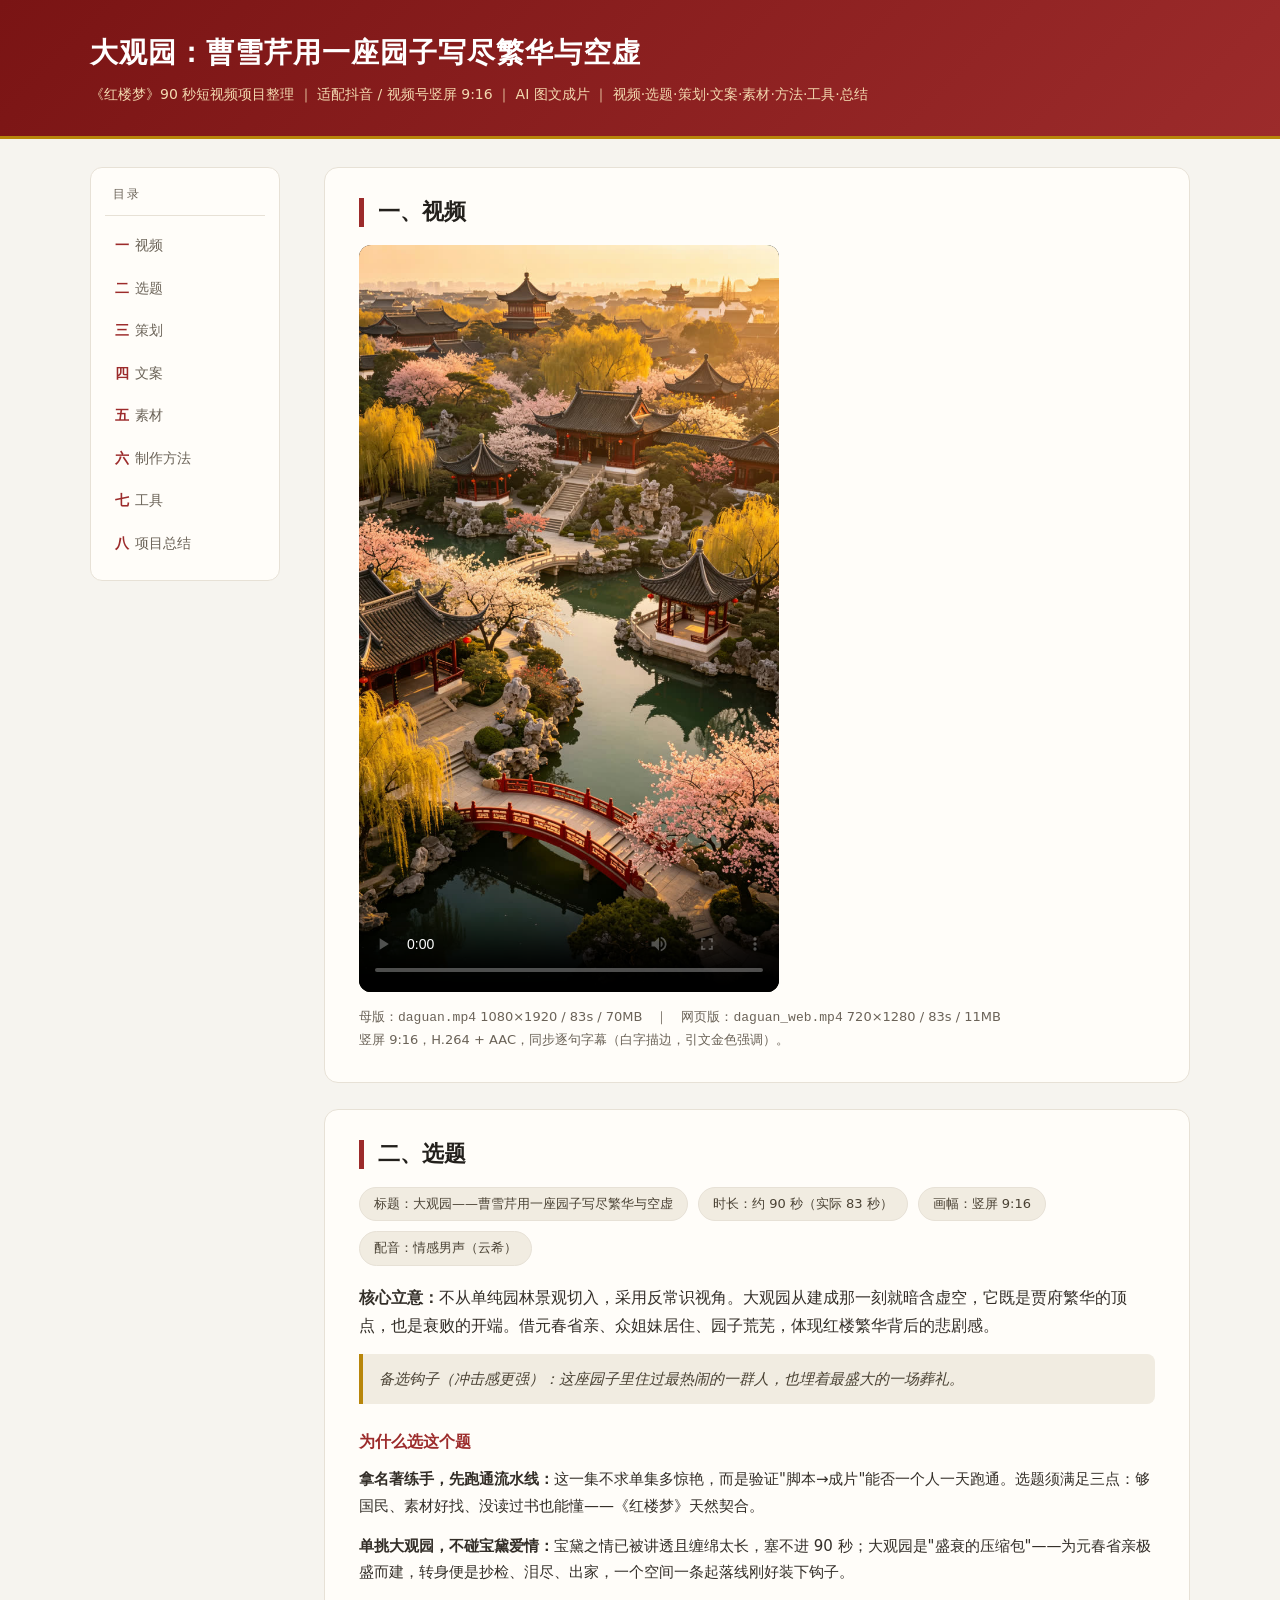
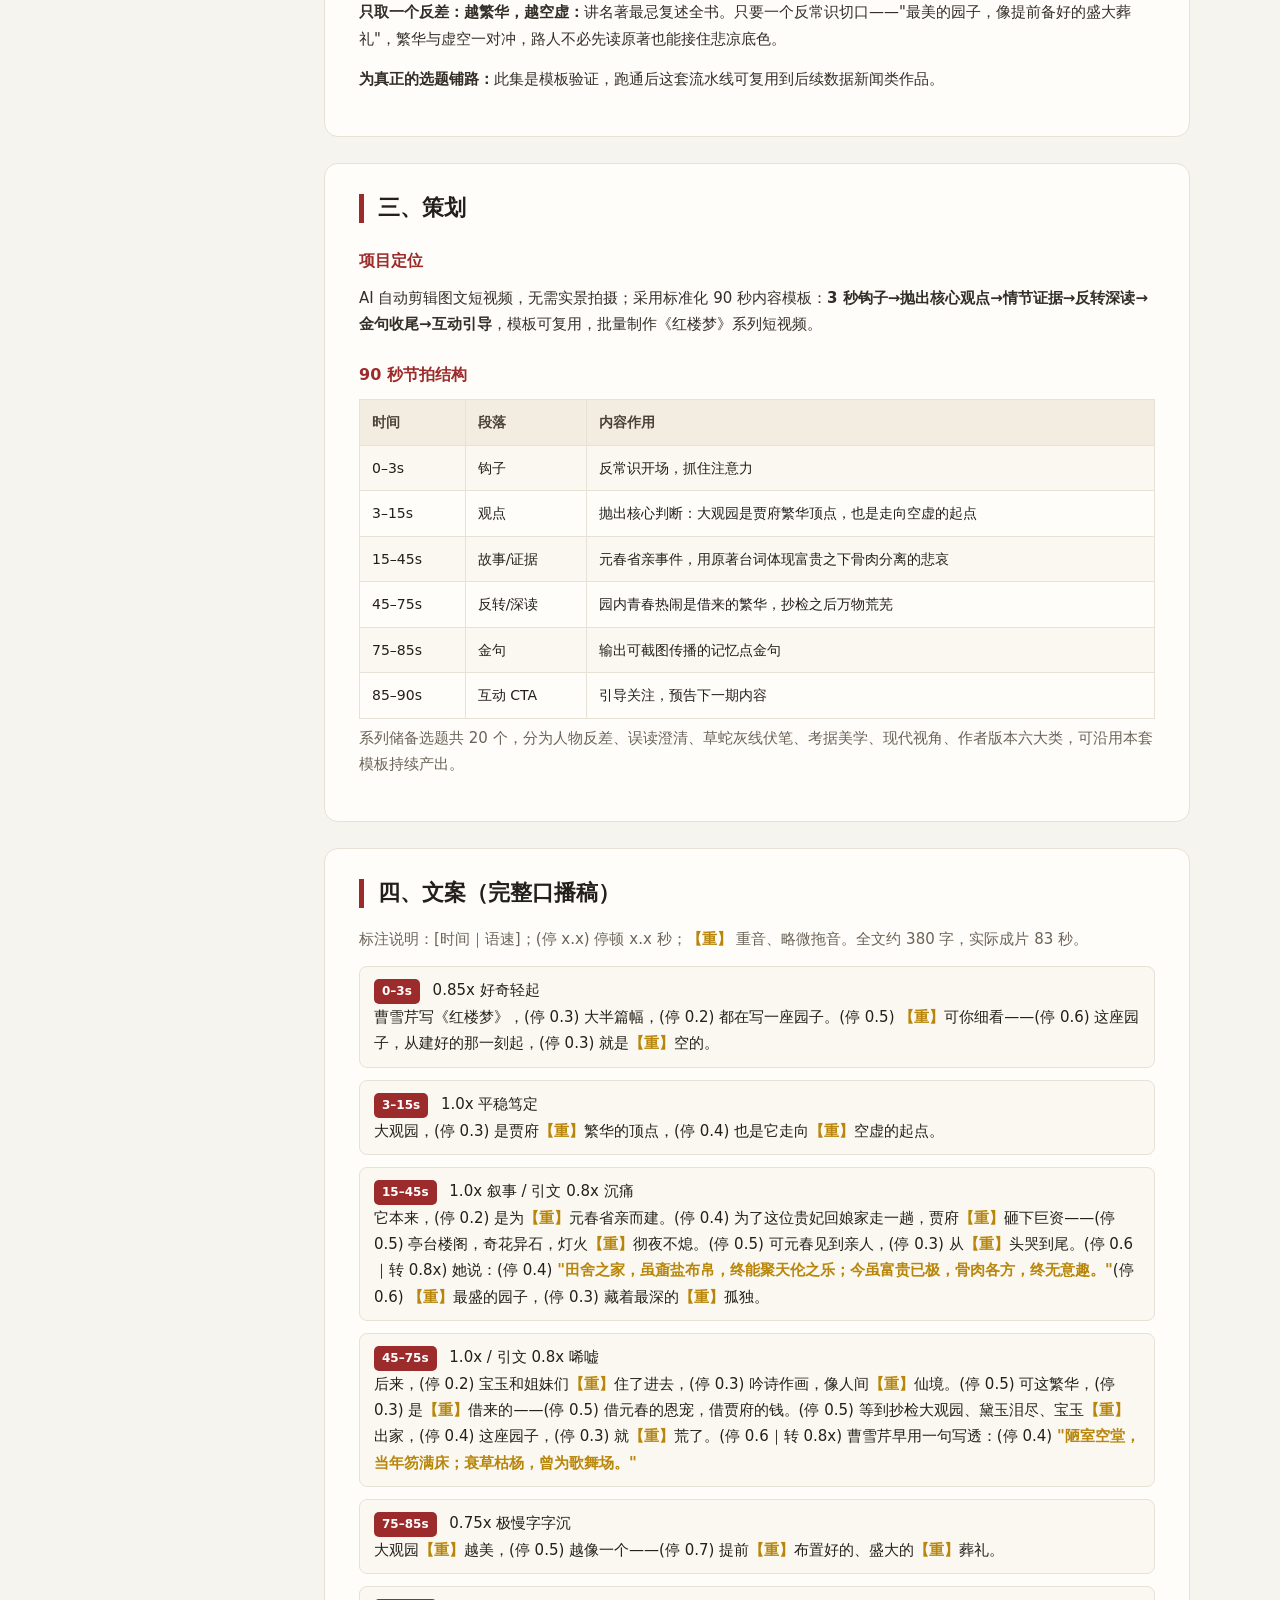
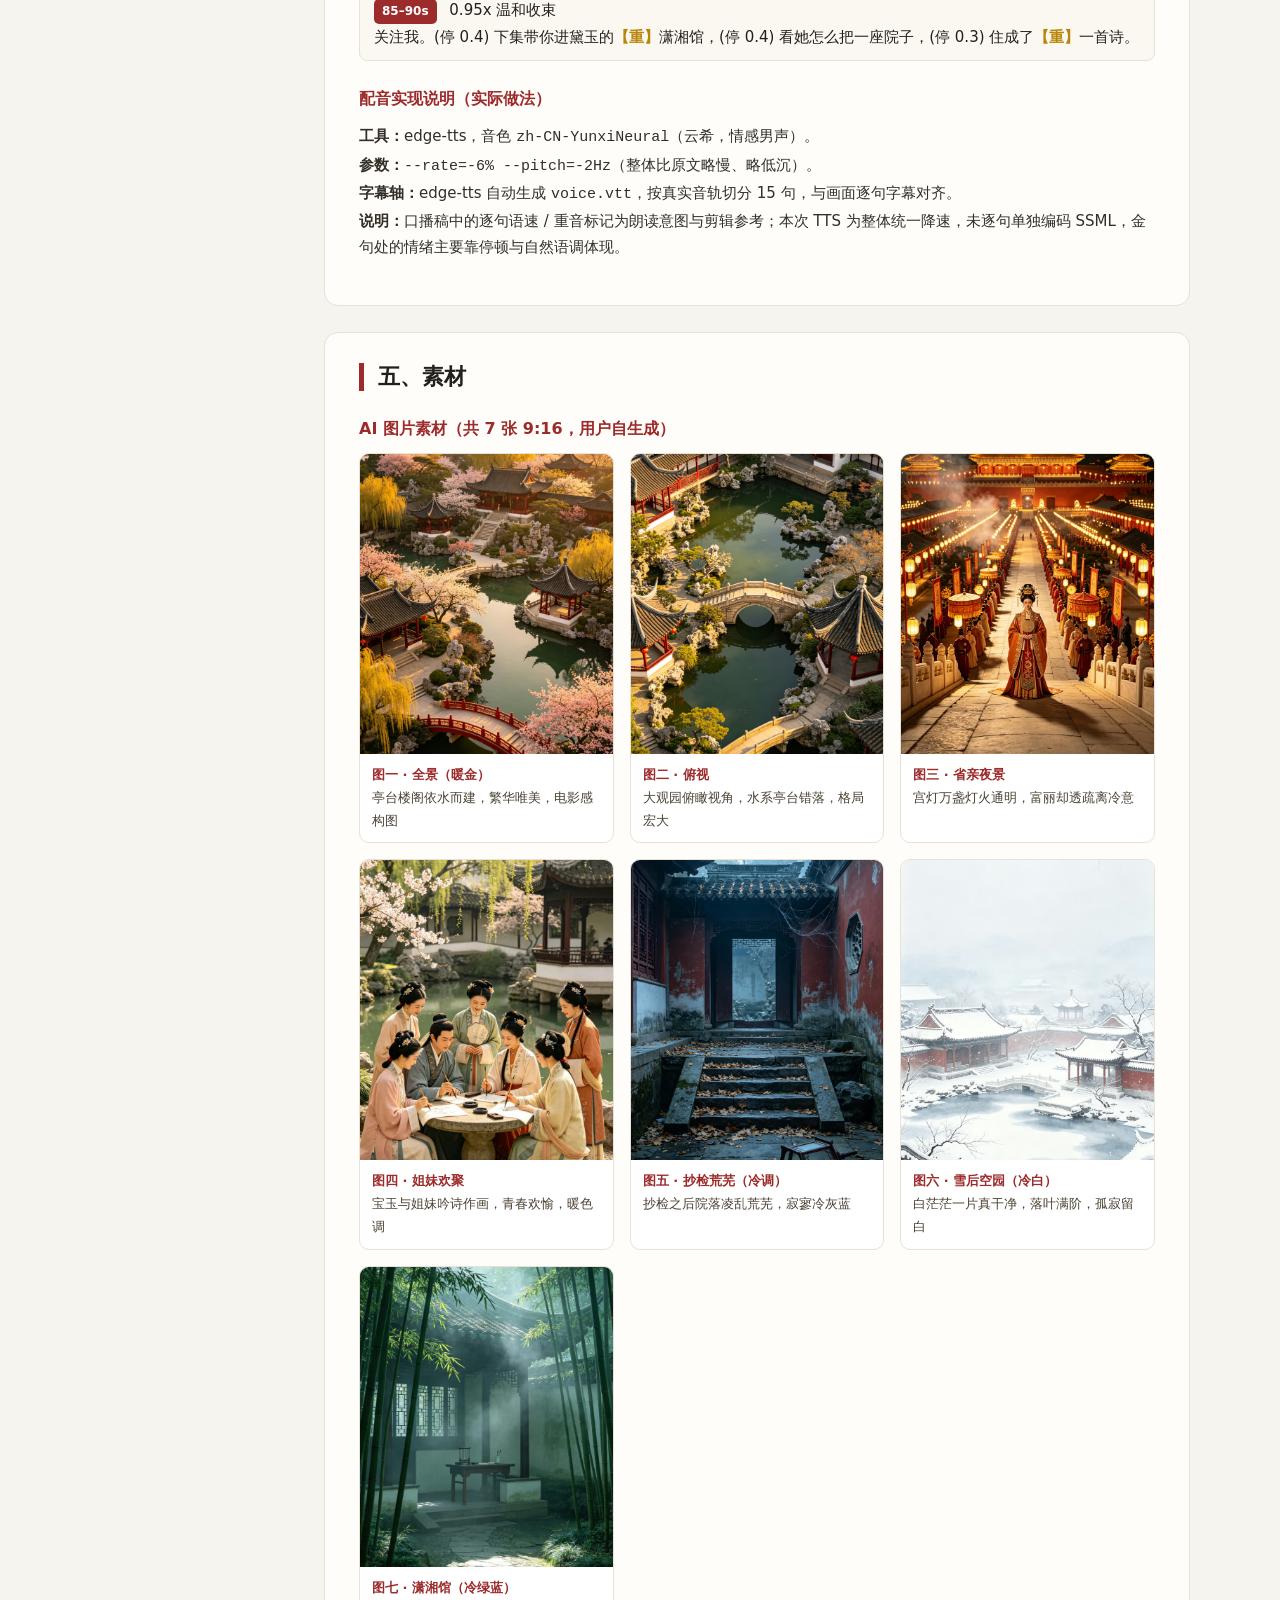
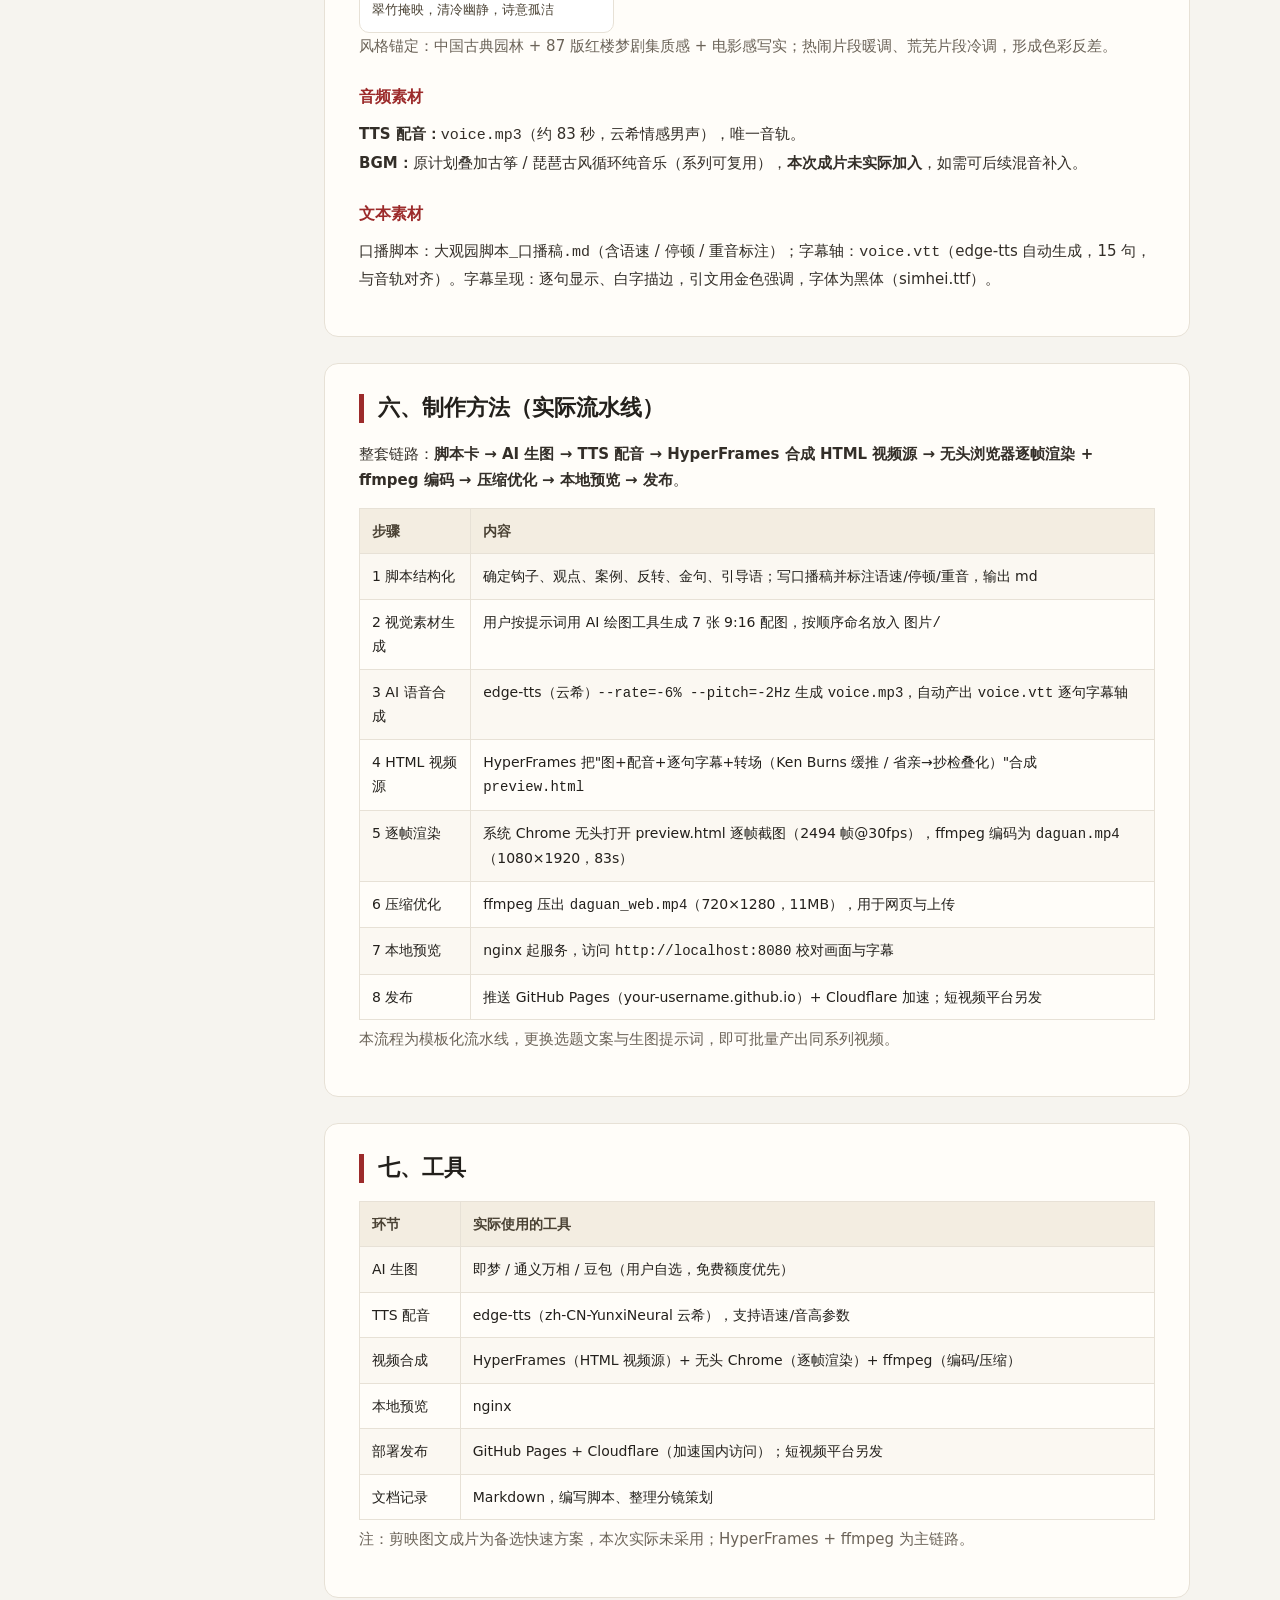
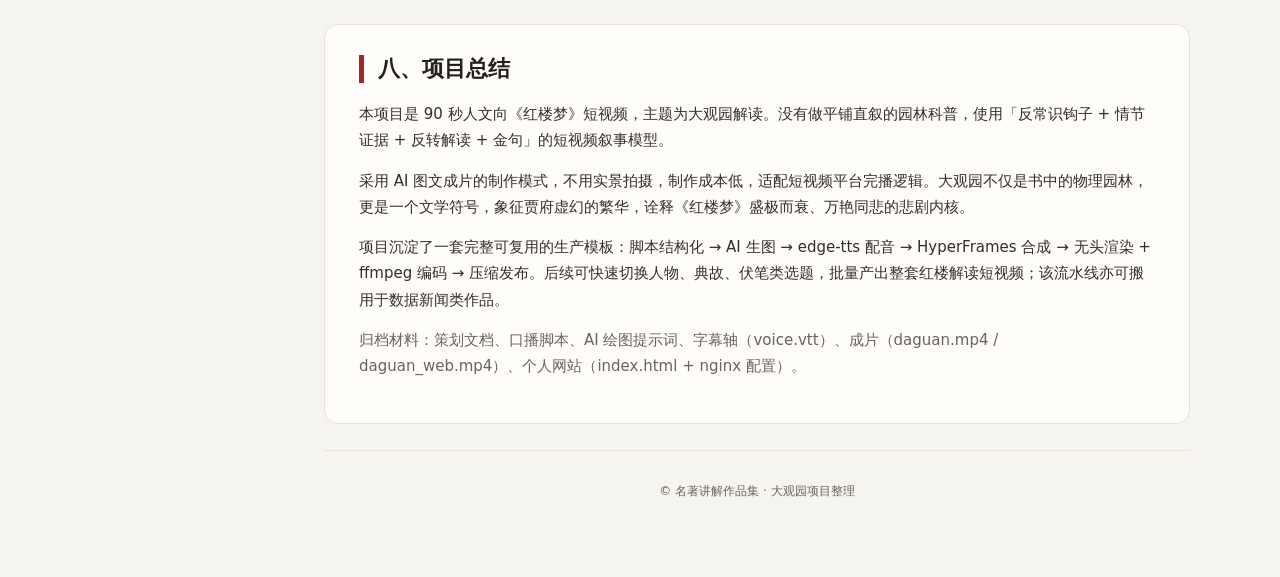
==== index.html @ 848fe12d "Add files via upload" ====
<!doctype html>
<html lang="zh" data-page-node-id="0gMycEPl22uMqRxDw3cLgp">
<head data-page-node-id="KHSpW5iimHK4dVeKfGJPL6">
  <meta charset="utf-8" data-page-node-id="VtojGVkjkoxAkwWExsc8HH">
  <meta name="viewport" content="width=device-width,initial-scale=1" data-page-node-id="hKyPvRAbJWEVieepEIoC1h">
  <title>大观园：曹雪芹用一座园子写尽繁华与空虚</title>
  <style>
    :root{
      --bg:#f6f4ef; --card:#fffdf9; --ink:#23201c; --sub:#6b6358;
      --line:#e7e1d6; --accent:#9c2b2b; --gold:#b8860b; --chip:#f1ece1;
    }
    *{box-sizing:border-box}
    html{scroll-behavior:smooth}
    body{margin:0;background:var(--bg);color:var(--ink);
      font-family:system-ui,-apple-system,"Microsoft YaHei","PingFang SC",sans-serif;
      line-height:1.75;font-size:15px}
    a{color:inherit;text-decoration:none}

    /* 顶栏 */
    .top{background:linear-gradient(135deg,#7a1414,#9c2b2b);color:#fff;
      padding:34px 0 30px;border-bottom:3px solid var(--gold)}
    .top .box{max-width:1180px;margin:0 auto;padding:0 40px}
    .top h1{margin:0;font-size:28px;letter-spacing:1px;line-height:1.35}
    .top .sub{margin:10px 0 0;color:#f3d9b0;font-size:14px}

    /* 主体 */
    .layout{max-width:1180px;margin:0 auto;padding:0 40px 80px;
      display:flex;gap:44px;align-items:flex-start}

    /* 左侧固定导航 */
    nav{position:sticky;top:24px;flex:0 0 190px;align-self:flex-start;
      background:var(--card);border:1px solid var(--line);border-radius:12px;
      padding:16px 14px;margin-top:28px}
    nav .navtitle{font-size:12px;color:var(--sub);padding:0 8px 10px;
      border-bottom:1px solid var(--line);margin-bottom:8px;letter-spacing:2px}
    nav a{display:block;padding:9px 10px;border-radius:8px;color:var(--sub);
      font-size:14px;transition:.15s}
    nav a:hover{background:var(--chip);color:var(--ink)}
    nav a .n{display:inline-block;width:20px;color:var(--accent);font-weight:700}

    /* 右侧内容 */
    main{flex:1;min-width:0;margin-top:28px}
    section{background:var(--card);border:1px solid var(--line);border-radius:14px;
      padding:30px 34px;margin-bottom:26px;scroll-margin-top:20px}
    section h2{margin:0 0 18px;font-size:22px;padding-left:14px;
      border-left:5px solid var(--accent);line-height:1.3}
    section h3{font-size:16px;margin:24px 0 10px;color:var(--accent)}
    p{margin:0 0 14px;color:#332e28}
    .muted{color:var(--sub)}
    .lead{font-size:16px}
    .hook{background:var(--chip);border-left:4px solid var(--gold);
      padding:12px 16px;border-radius:0 8px 8px 0;color:#4a4234;font-style:italic}

    /* 信息行 */
    .meta{display:flex;flex-wrap:wrap;gap:10px;margin:6px 0 18px}
    .meta .chip{background:var(--chip);border:1px solid var(--line);
      border-radius:20px;padding:5px 14px;font-size:13px;color:#4a4234}

    /* 表格 */
    table{width:100%;border-collapse:collapse;margin:8px 0 6px;font-size:14px}
    th,td{border:1px solid var(--line);padding:10px 12px;text-align:left;vertical-align:top}
    th{background:#f3ede1;color:#4a4234;font-weight:600}
    tr:nth-child(even) td{background:#fbf8f2}

    /* 口播稿 */
    .line{margin:0 0 12px;padding:10px 14px;background:#fbf8f2;
      border:1px solid var(--line);border-radius:8px}
    .line .t{display:inline-block;font-size:12px;color:#fff;background:var(--accent);
      border-radius:5px;padding:2px 8px;margin-right:8px;font-weight:600}
    .line .sp{font-size:12px;color:var(--gold);margin-left:6px}
    .em{color:var(--gold);font-weight:700}

    /* 图片网格 */
    .grid{display:grid;grid-template-columns:repeat(3,1fr);gap:16px;margin-top:10px}
    .grid figure{margin:0;background:#fff;border:1px solid var(--line);
      border-radius:10px;overflow:hidden}
    .grid img{width:100%;height:300px;object-fit:cover;display:block}
    .grid figcaption{padding:10px 12px;font-size:13px;color:#4a4234}
    .grid figcaption b{color:var(--accent)}

    /* 视频 */
    .player{background:#000;border-radius:12px;overflow:hidden;max-width:420px}
    .player video{width:100%;display:block}
    .specs{margin-top:14px;color:var(--sub);font-size:13px}

    footer{text-align:center;color:var(--sub);font-size:12px;
      padding:30px 0 10px;border-top:1px solid var(--line);margin-top:10px}

    @media(max-width:900px){
      .layout{flex-direction:column;padding:0 18px 60px}
      nav{position:static;flex:none;width:100%;margin-top:20px}
      .grid{grid-template-columns:repeat(2,1fr)}
      .top .box,.layout{padding-left:18px;padding-right:18px}
    }
    @media(max-width:560px){.grid{grid-template-columns:1fr}}
  </style>
</head>
<body data-page-node-id="8COjeQtvG66gVaw2eVfYqE">
  <div class="top" data-page-node-id="XF53yRahsEXB33FzEyhvrF">
    <div class="box" data-page-node-id="xOdSWzHcllwZ5HzgGKLzu2">
      <h1 data-page-node-id="NT1y7Eiyjsw1QbQ4rbyaJR">大观园：曹雪芹用一座园子写尽繁华与空虚</h1>
      <p class="sub" data-page-node-id="iy7TVjR6O9oml1F3cVBBlE">《红楼梦》90 秒短视频项目整理 ｜ 适配抖音 / 视频号竖屏 9:16 ｜ AI 图文成片 ｜ 视频·选题·策划·文案·素材·方法·工具·总结</p>
    </div>
  </div>

  <div class="layout" data-page-node-id="gPXf93bKAvqqPjWk3eeyLg">
    <!-- 左侧固定导航 -->
    <nav data-page-node-id="V3b78wulqkdMqVpENM6HiF">
      <div class="navtitle" data-page-node-id="FvnSgMtX0OZO6jER1087TZ">目录</div>
      <a href="#shipin" data-page-node-id="ltAyOqfrm46xUleQcEpo7s"><span class="n" data-page-node-id="dN6Z62tShNBCpn2iAayEFn">一</span>视频</a>
      <a href="#xuan" data-page-node-id="phfPtDCDPdytHqV8TinOEE"><span class="n" data-page-node-id="0ejKa7ALZeRE5JH6X1P2ET">二</span>选题</a>
      <a href="#cehua" data-page-node-id="VJ9HONyUZN9lV7mMlLnn8G"><span class="n" data-page-node-id="EIXatJtlyZvqp2XVb0zzee">三</span>策划</a>
      <a href="#wenan" data-page-node-id="FyOfWNjvSicbEFFzKXlw8I"><span class="n" data-page-node-id="PqthArzpEf7wsYhaQKzhKc">四</span>文案</a>
      <a href="#sucai" data-page-node-id="FWMjet2CXlEhrMFn7Sow54"><span class="n" data-page-node-id="bDjU3tERKSz5AujKv3EVP7">五</span>素材</a>
      <a href="#fangfa" data-page-node-id="qpt7W8xeMPAlQNR1f7j7bk"><span class="n" data-page-node-id="dmdn1ORu3us67YBo78pxVi">六</span>制作方法</a>
      <a href="#gongju" data-page-node-id="X284yAcgtYLuSAYBxEBpfW"><span class="n" data-page-node-id="Ynfz9N8BLwrVWhGDBIu39e">七</span>工具</a>
      <a href="#zongjie" data-page-node-id="IcV61jntYvb0yXe3Fso3yh"><span class="n" data-page-node-id="Vu6027qO9RE6ls2CGi6D9c">八</span>项目总结</a>
    </nav>

    <!-- 右侧内容 -->
    <main data-page-node-id="31kUTQD8HLqngM3meLGMq2">
      <!-- 一、视频（置顶） -->
      <section id="shipin" data-page-node-id="SwM9RLmPE92fswyJ8L69N8">
        <h2 data-page-node-id="3EMAhX5XbCLYx8V0zdBefS">一、视频</h2>
        <div class="player" data-page-node-id="v8NHbLxFrZaAdaMPRSs1Ns">
          <video src="daguan_web.mp4" controls poster="图一.jpg" data-page-node-id="VKmJksTiFdK2uqWv9sZyEX"></video>
        </div>
        <div class="specs" data-page-node-id="0UXPfEOGMLgqiJ2gsMzpBE">
          母版：<code data-page-node-id="1hdkQNii1lKLGxxf0nv2CX">daguan.mp4</code> 1080×1920 / 83s / 70MB　｜　网页版：<code data-page-node-id="7aBw9IavVwIj3GwXCrcmw0">daguan_web.mp4</code> 720×1280 / 83s / 11MB<br data-page-node-id="C3TGl68ucCnPAaavi0nKAF">
          竖屏 9:16，H.264 + AAC，同步逐句字幕（白字描边，引文金色强调）。
        </div>
      </section>

      <!-- 二、选题 -->
      <section id="xuan" data-page-node-id="slXj4ROxMMbtpWF8VoifXX">
        <h2 data-page-node-id="FMbEQtKAwM4C7EVo5E29QH">二、选题</h2>
        <div class="meta" data-page-node-id="JgqPr78LBcVHIMmXGpvh81">
          <span class="chip" data-page-node-id="TuOToQHC2WkjErhiyHM78H">标题：大观园——曹雪芹用一座园子写尽繁华与空虚</span>
          <span class="chip" data-page-node-id="LtJraCF07EUv546FWMmFi8">时长：约 90 秒（实际 83 秒）</span>
          <span class="chip" data-page-node-id="a4cqXSvBGbSAUSkw3PcfFe">画幅：竖屏 9:16</span>
          <span class="chip" data-page-node-id="6xS6ZePUPzh2As8d2SLGo2">配音：情感男声（云希）</span>
        </div>
        <p class="lead" data-page-node-id="QRxAtCyLAOyUjaC5PWdHIa"><b data-page-node-id="hiGqpd3plu1Qr6dfsgtpJe">核心立意：</b>不从单纯园林景观切入，采用反常识视角。大观园从建成那一刻就暗含虚空，它既是贾府繁华的顶点，也是衰败的开端。借元春省亲、众姐妹居住、园子荒芜，体现红楼繁华背后的悲剧感。</p>
        <div class="hook" data-page-node-id="b4b3SX2L2lQNMcE4B6tvNM">备选钩子（冲击感更强）：这座园子里住过最热闹的一群人，也埋着最盛大的一场葬礼。</div>

        <h3 data-page-node-id="avP7OUr4mwf6eb58vY96BP">为什么选这个题</h3>
        <p data-page-node-id="62Fuef0CSQumyGgW9isG6y"><b data-page-node-id="04F0buco6zLqfHhQaVoz07">拿名著练手，先跑通流水线：</b>这一集不求单集多惊艳，而是验证"脚本→成片"能否一个人一天跑通。选题须满足三点：够国民、素材好找、没读过书也能懂——《红楼梦》天然契合。</p>
        <p data-page-node-id="0I3ARIFIOR7ZjEGwwyhHZJ"><b data-page-node-id="PMtRztn58iUUfQAvxoxqLM">单挑大观园，不碰宝黛爱情：</b>宝黛之情已被讲透且缠绵太长，塞不进 90 秒；大观园是"盛衰的压缩包"——为元春省亲极盛而建，转身便是抄检、泪尽、出家，一个空间一条起落线刚好装下钩子。</p>
        <p data-page-node-id="S5xX03uNKk0WZ7x1MxPZxt"><b data-page-node-id="JsupPghd1A3dTGGG7xfv3G">只取一个反差：越繁华，越空虚：</b>讲名著最忌复述全书。只要一个反常识切口——"最美的园子，像提前备好的盛大葬礼"，繁华与虚空一对冲，路人不必先读原著也能接住悲凉底色。</p>
        <p data-page-node-id="uAlCBCZvZdrVBpfK0FpmTM"><b data-page-node-id="fhi6Ry1FIBKAbC6aLw7qLf">为真正的选题铺路：</b>此集是模板验证，跑通后这套流水线可复用到后续数据新闻类作品。</p>
      </section>

      <!-- 三、策划 -->
      <section id="cehua" data-page-node-id="kx76ARmm35YtiDLXs0bWfD">
        <h2 data-page-node-id="MddLmO9jvSMK7F2awTauOr">三、策划</h2>
        <h3 data-page-node-id="xlU0TAEkuHKelikPsG4rFB">项目定位</h3>
        <p data-page-node-id="brvaDOHvWG1bQwEwLDdz4P">AI 自动剪辑图文短视频，无需实景拍摄；采用标准化 90 秒内容模板：<b data-page-node-id="A0PLiaNhVxjB9CAO6MkGha">3 秒钩子→抛出核心观点→情节证据→反转深读→金句收尾→互动引导</b>，模板可复用，批量制作《红楼梦》系列短视频。</p>
        <h3 data-page-node-id="O5MIpDsqPCda9eP0Qie4qr">90 秒节拍结构</h3>
        <table data-page-node-id="o5FnbPSXbztilCtVbIsN0K">
          <tr data-page-node-id="b7rKnOl3jl4fAeZjlKH8Zy"><th data-page-node-id="HK5AXEiKiRDIGPhUNjFe0u">时间</th><th data-page-node-id="dbsE4FcQ4OsY4gxNfObDGW">段落</th><th data-page-node-id="EqvhnFuqPPnH55dEx8IYo4">内容作用</th></tr>
          <tr data-page-node-id="7YGCUpKYmXOxyoqyDbUdbX"><td data-page-node-id="uAgePNKMX6Nd6Av0t8lLRk">0–3s</td><td data-page-node-id="ZeT4AT7ZXBQC8aLWZM3oVT">钩子</td><td data-page-node-id="15duONNRLqGMYlcrl6D3Vm">反常识开场，抓住注意力</td></tr>
          <tr data-page-node-id="5C67G0of5mluSgp4300LPE"><td data-page-node-id="hQB0R0raObEEVtePyF02GR">3–15s</td><td data-page-node-id="qe56j3UBPHmtaeHaSpIe0R">观点</td><td data-page-node-id="SynemeOAGITqT68zwtaVvy">抛出核心判断：大观园是贾府繁华顶点，也是走向空虚的起点</td></tr>
          <tr data-page-node-id="5sGlooyI2vk4Z2mBQmG7HN"><td data-page-node-id="1YSAZI4OnRduwTDCeLgRdC">15–45s</td><td data-page-node-id="Fh0oIID5N3rkZvszLzNgVi">故事/证据</td><td data-page-node-id="Ta0vscGHontX0is1JOlq6U">元春省亲事件，用原著台词体现富贵之下骨肉分离的悲哀</td></tr>
          <tr data-page-node-id="xJcd7a3HGEmMalEjwnzL40"><td data-page-node-id="GgVgqgmCnYISCCkywzBuq9">45–75s</td><td data-page-node-id="HFLLqvBC2vWHbj15ByA6kw">反转/深读</td><td data-page-node-id="mqFsHPHF98kiTmU3gFsWQg">园内青春热闹是借来的繁华，抄检之后万物荒芜</td></tr>
          <tr data-page-node-id="4Rt3oZdBvdLfInd2prWRW3"><td data-page-node-id="wmcftYCESDcrSnm4olUkai">75–85s</td><td data-page-node-id="yMWAMDPf8zIFjVg6iMYnoy">金句</td><td data-page-node-id="HDHhGWibbZz7u8uvTB4qBG">输出可截图传播的记忆点金句</td></tr>
          <tr data-page-node-id="oOBzzkL6qNVQiXPniainON"><td data-page-node-id="TWZWnMREwdokmA2YcPWICC">85–90s</td><td data-page-node-id="F9p0Pa8efZALd4pvnDlZXE">互动 CTA</td><td data-page-node-id="4oYUErfJUT2aJVB7qafNSC">引导关注，预告下一期内容</td></tr>
        </table>
        <p class="muted" data-page-node-id="WeqEnnAMT6OpJEbYrQjLp3">系列储备选题共 20 个，分为人物反差、误读澄清、草蛇灰线伏笔、考据美学、现代视角、作者版本六大类，可沿用本套模板持续产出。</p>
      </section>

      <!-- 四、文案 -->
      <section id="wenan" data-page-node-id="vrXTx2IGKG20FZnxFw7rFu">
        <h2 data-page-node-id="qhj67FCiWbLsFikWiUmwSf">四、文案（完整口播稿）</h2>
        <p class="muted" data-page-node-id="t74wkYSYXWrZJAN8PT7AeD">标注说明：<span class="sp" data-page-node-id="IvE7j0HzixbogHgvnZtbUG">[时间｜语速]</span>；<span class="sp" data-page-node-id="0TezPVXcKxCQPT7Ya9DMen">(停 x.x)</span> 停顿 x.x 秒；<span class="em" data-page-node-id="J8tFm3MSwYPAh5q2NVALJc">【重】</span> 重音、略微拖音。全文约 380 字，实际成片 83 秒。</p>

        <div class="line" data-page-node-id="Gb305lR1mSj4gx2CEODxAC"><span class="t" data-page-node-id="RvUt1RwPeH2ZxluRtSVKDk">0–3s</span> 0.85x 好奇轻起<br data-page-node-id="xWPwQWf6xMQEw7u7ici9Hb">曹雪芹写《红楼梦》，(停 0.3) 大半篇幅，(停 0.2) 都在写一座园子。(停 0.5) <span class="em" data-page-node-id="ecHAhoqaASv06V9ioPF29y">【重】</span>可你细看——(停 0.6) 这座园子，从建好的那一刻起，(停 0.3) 就是<span class="em" data-page-node-id="lR2Bifx3h5B3FNimdMHd6X">【重】</span>空的。</div>
        <div class="line" data-page-node-id="Bbyte1poAXkfQkafP6nL9G"><span class="t" data-page-node-id="ZlJeMmrkyXeIRrG0x8SW5T">3–15s</span> 1.0x 平稳笃定<br data-page-node-id="Cp3nG9ViyLcWVSifdeJTAr">大观园，(停 0.3) 是贾府<span class="em" data-page-node-id="ftvzqZsgQDOjfTgo5r7cBc">【重】</span>繁华的顶点，(停 0.4) 也是它走向<span class="em" data-page-node-id="gKdVlbC1rgDItOstKxffMQ">【重】</span>空虚的起点。</div>
        <div class="line" data-page-node-id="WUz17zwGOJ4auIe92hQ0VF"><span class="t" data-page-node-id="IHjojox1KZkNPjLboqMnHa">15–45s</span> 1.0x 叙事 / 引文 0.8x 沉痛<br data-page-node-id="hUqZXB6PmXKDBYqtBzDRIr">它本来，(停 0.2) 是为<span class="em" data-page-node-id="38dO2hBHxi7m3wFgZ33JQc">【重】</span>元春省亲而建。(停 0.4) 为了这位贵妃回娘家走一趟，贾府<span class="em" data-page-node-id="kEcgwdE4SmfB213HysaoMH">【重】</span>砸下巨资——(停 0.5) 亭台楼阁，奇花异石，灯火<span class="em" data-page-node-id="RqkLD0GbYmBur5ECIlcHBy">【重】</span>彻夜不熄。(停 0.5) 可元春见到亲人，(停 0.3) 从<span class="em" data-page-node-id="shc7fGcnHrjGHspM86ZiHy">【重】</span>头哭到尾。(停 0.6｜转 0.8x) 她说：(停 0.4) <span class="em" data-page-node-id="l6ez7j0N2KX5yeHpqp5YDE">"田舍之家，虽齑盐布帛，终能聚天伦之乐；今虽富贵已极，骨肉各方，终无意趣。"</span>(停 0.6) <span class="em" data-page-node-id="1ijvlj9YVmkIPhoDBIlZvL">【重】</span>最盛的园子，(停 0.3) 藏着最深的<span class="em" data-page-node-id="D2uezmg9f3leV1ijWgKwLn">【重】</span>孤独。</div>
        <div class="line" data-page-node-id="egFsQjFX15C6EgT5FVYMO3"><span class="t" data-page-node-id="u4fu9ldTFb6WG4kEHS8b2U">45–75s</span> 1.0x / 引文 0.8x 唏嘘<br data-page-node-id="bSBPLGB6TBxwfQRXgEbxWg">后来，(停 0.2) 宝玉和姐妹们<span class="em" data-page-node-id="UNO1wD1T8dQSdTYpI6TN4p">【重】</span>住了进去，(停 0.3) 吟诗作画，像人间<span class="em" data-page-node-id="Ea7ndPlFttAXYyVggv8TKd">【重】</span>仙境。(停 0.5) 可这繁华，(停 0.3) 是<span class="em" data-page-node-id="Rzb5CTI1mX0JoDToi7B5h5">【重】</span>借来的——(停 0.5) 借元春的恩宠，借贾府的钱。(停 0.5) 等到抄检大观园、黛玉泪尽、宝玉<span class="em" data-page-node-id="BZ5qlcvjIxLxBfXShnHbJL">【重】</span>出家，(停 0.4) 这座园子，(停 0.3) 就<span class="em" data-page-node-id="xcdKrWoU26lz1lLRhUDJmQ">【重】</span>荒了。(停 0.6｜转 0.8x) 曹雪芹早用一句写透：(停 0.4) <span class="em" data-page-node-id="aU7Br2ofpXJKGEUkaVBUtA">"陋室空堂，当年笏满床；衰草枯杨，曾为歌舞场。"</span></div>
        <div class="line" data-page-node-id="nxQJMJY5oS357uXPyccIq4"><span class="t" data-page-node-id="EhmNdFgHcPj8kC3PfQUfo0">75–85s</span> 0.75x 极慢字字沉<br data-page-node-id="B3SnDBhaIPmclrj9YBCNfv">大观园<span class="em" data-page-node-id="WB2lj8aRVzq7P8i8pRtVKJ">【重】</span>越美，(停 0.5) 越像一个——(停 0.7) 提前<span class="em" data-page-node-id="VjOoSrrkCJaiFR6SdM3n28">【重】</span>布置好的、盛大的<span class="em" data-page-node-id="W7npVLclLD6WV7iBg85ALa">【重】</span>葬礼。</div>
        <div class="line" data-page-node-id="8iaGU6tiqk8S01X9DNX1H4"><span class="t" data-page-node-id="oKTXQdVPCgDFvPlclpo9eC">85–90s</span> 0.95x 温和收束<br data-page-node-id="ffnTgHGwxqgiV6VSA5yHQH">关注我。(停 0.4) 下集带你进黛玉的<span class="em" data-page-node-id="O7lAgHVEOtEgBzxvSNLAkU">【重】</span>潇湘馆，(停 0.4) 看她怎么把一座院子，(停 0.3) 住成了<span class="em" data-page-node-id="iVAX1HTTJoaLnWIerYHzKK">【重】</span>一首诗。</div>

        <h3 data-page-node-id="D63DiZrkP7kl3yMKp3YASx">配音实现说明（实际做法）</h3>
        <p data-page-node-id="Itm9JGu7S7dBgilC3LwcRG"><b data-page-node-id="J1YRwwIinTEDDtnUUtna9u">工具：</b>edge-tts，音色 <code data-page-node-id="VomAMwABOzZUcCr5zOp5Hk">zh-CN-YunxiNeural</code>（云希，情感男声）。<br data-page-node-id="WaCDMtiecxU7x2qSIrWsRo">
        <b data-page-node-id="zMme3Z76HzRs5elUcabxEw">参数：</b><code data-page-node-id="v6j0THfcFV7XhKR95FRo8u">--rate=-6% --pitch=-2Hz</code>（整体比原文略慢、略低沉）。<br data-page-node-id="hexXQtexwEqGCpM5w4C4Bp">
        <b data-page-node-id="aQWdloJWaIapjNa6dBZYHl">字幕轴：</b>edge-tts 自动生成 <code data-page-node-id="JRFtm2xX0C7BIGYxwFNkgY">voice.vtt</code>，按真实音轨切分 15 句，与画面逐句字幕对齐。<br data-page-node-id="0kcn3P8RzgOLwMNncmRBBA">
        <b data-page-node-id="jvk2nFPStRalnyrvL5QeJx">说明：</b>口播稿中的逐句语速 / 重音标记为朗读意图与剪辑参考；本次 TTS 为整体统一降速，未逐句单独编码 SSML，金句处的情绪主要靠停顿与自然语调体现。</p>
      </section>

      <!-- 五、素材 -->
      <section id="sucai" data-page-node-id="0dFFFYSAFc6wgnkMY34PCD">
        <h2 data-page-node-id="dLqfyRwd197VD8JktvlAHE">五、素材</h2>
        <h3 data-page-node-id="RjoREKeU3pHUhviIEZAshr">AI 图片素材（共 7 张 9:16，用户自生成）</h3>
        <div class="grid" data-page-node-id="ITAEALQBHrisPH4MBEIsUe">
          <figure data-page-node-id="pVlz5TDBT9cE2dXkgXZZFA"><img src="图一.jpg" alt="大观园全景暖金" data-page-node-id="vd311Tu2LAjfgJrCpRO70z"><figcaption data-page-node-id="FjfojLiqAW8eDWAC8dzcI5"><b data-page-node-id="ZCTQpFhyHki9g3UfDPoiIl">图一 · 全景（暖金）</b><br data-page-node-id="OygUQGAsEogkToy6DLZnkr">亭台楼阁依水而建，繁华唯美，电影感构图</figcaption></figure>
          <figure data-page-node-id="A7yVpK3cFu9HgaSWoQnTWE"><img src="图二.jpg" alt="大观园俯视" data-page-node-id="Ami98ElteJ3cGaO5yGYETC"><figcaption data-page-node-id="3spT7FlC4Ciw38KDas8DEt"><b data-page-node-id="ZBTsb1N2ZBQC7XA3bjdfNu">图二 · 俯视</b><br data-page-node-id="yAR7VZtShkJ5qwa2NVyKFB">大观园俯瞰视角，水系亭台错落，格局宏大</figcaption></figure>
          <figure data-page-node-id="9y4OOdc1YtqAzjvljA7Z4S"><img src="图三.jpg" alt="元春省亲夜景" data-page-node-id="zIbGPsxFQkC1qZe42gtsEf"><figcaption data-page-node-id="GseDF4CH8zgyZtZg5ps28c"><b data-page-node-id="Uu58hS0HgfYnAhBRNXTbRQ">图三 · 省亲夜景</b><br data-page-node-id="i82xDWcC646Mb2tG93j4qr">宫灯万盏灯火通明，富丽却透疏离冷意</figcaption></figure>
          <figure data-page-node-id="bVJTGQlnhRFFtfco8eaaOr"><img src="图四.jpg" alt="姐妹欢聚" data-page-node-id="2oSGpyzVPdroYk9dZode0Y"><figcaption data-page-node-id="cHNcopbthrWi3G2hsOqnsE"><b data-page-node-id="FDN4F4PU2PpX4zgMJ3nupW">图四 · 姐妹欢聚</b><br data-page-node-id="AjfznoTkGw0DffSmsyHcGA">宝玉与姐妹吟诗作画，青春欢愉，暖色调</figcaption></figure>
          <figure data-page-node-id="xiKMqP2Od4ItZrNg4ion05"><img src="图五.jpg" alt="抄检荒芜" data-page-node-id="SI2UG1nKPqFHwe1rt5wco6"><figcaption data-page-node-id="QoBsFKz5yQxfTl51rNMofH"><b data-page-node-id="9LfUcqNurm2Ct1jTA0YxWU">图五 · 抄检荒芜（冷调）</b><br data-page-node-id="5UlnqCcu4cMYH4G9T9ZVlP">抄检之后院落凌乱荒芜，寂寥冷灰蓝</figcaption></figure>
          <figure data-page-node-id="9JtmvHzIuH2wQrKP9h3lnO"><img src="图六.jpg" alt="雪后空园" data-page-node-id="kdyHGF1Tph5wvPnjPlvy0q"><figcaption data-page-node-id="PY1vfOY0B8bMwKD2rzebpj"><b data-page-node-id="aimLVxyGKYAiJbfWiSI6I9">图六 · 雪后空园（冷白）</b><br data-page-node-id="PV65ppCCwAynjVMqiOFCrJ">白茫茫一片真干净，落叶满阶，孤寂留白</figcaption></figure>
          <figure data-page-node-id="ZGM5pouKHhAzGxhnAMziy5"><img src="图七.jpg" alt="潇湘馆" data-page-node-id="qV7NwEmE0IbhQGkopdqSIR"><figcaption data-page-node-id="GRLc6SUcPVbDiEo16LQzeJ"><b data-page-node-id="mDNmCc3eunDEGdQFBEYVtR">图七 · 潇湘馆（冷绿蓝）</b><br data-page-node-id="nhmHmlxhj3ImmmQ1FKptUB">翠竹掩映，清冷幽静，诗意孤洁</figcaption></figure>
        </div>
        <p class="muted" data-page-node-id="p5ZSSLgpN0ojIGgHJyDpg7">风格锚定：中国古典园林 + 87 版红楼梦剧集质感 + 电影感写实；热闹片段暖调、荒芜片段冷调，形成色彩反差。</p>

        <h3 data-page-node-id="8juVz1qrNjEc9U2eTpeyD2">音频素材</h3>
        <p data-page-node-id="EkmxxXfvpWG7kkeDmD1DrF"><b data-page-node-id="JTuR9wIyLU0vv6ZNkoO0gK">TTS 配音：</b><code data-page-node-id="d1JQK4WgTAMOwyGFUqcItw">voice.mp3</code>（约 83 秒，云希情感男声），唯一音轨。<br data-page-node-id="BojTLdGQKcwMn30u0ogyXK">
        <b data-page-node-id="F41BMRPlL06kRznbpCkYpW">BGM：</b>原计划叠加古筝 / 琵琶古风循环纯音乐（系列可复用），<b data-page-node-id="4dAVdbH4r9dVll9Hy3hBwv">本次成片未实际加入</b>，如需可后续混音补入。</p>

        <h3 data-page-node-id="hmt65n0YBE50xrBLfhWqn3">文本素材</h3>
        <p data-page-node-id="HMqHu3eITTIOQ6MtYdcD27">口播脚本：<code data-page-node-id="DWE1aAqCWK0Hju3jUHFna7">大观园脚本_口播稿.md</code>（含语速 / 停顿 / 重音标注）；字幕轴：<code data-page-node-id="xtSjuGje9HOp5QC0foViBp">voice.vtt</code>（edge-tts 自动生成，15 句，与音轨对齐）。字幕呈现：逐句显示、白字描边，引文用金色强调，字体为黑体（simhei.ttf）。</p>
      </section>

      <!-- 六、制作方法 -->
      <section id="fangfa" data-page-node-id="ZpGBGMbxhAxSTPj6xGVoE1">
        <h2 data-page-node-id="mENpEMDMVvHDhuXROJ0RJQ">六、制作方法（实际流水线）</h2>
        <p data-page-node-id="MtSxi2W6TaUFnAgQcwvzsw">整套链路：<b data-page-node-id="MENI9YFeFVsLfMQnPw6I44">脚本卡 → AI 生图 → TTS 配音 → HyperFrames 合成 HTML 视频源 → 无头浏览器逐帧渲染 + ffmpeg 编码 → 压缩优化 → 本地预览 → 发布</b>。</p>
        <table data-page-node-id="z0emUN4kGtAS2F5Ng6NPod">
          <tr data-page-node-id="QrdQaDULGm3RxQV3b7RAoW"><th data-page-node-id="KixDeZdiwNsxHZcBWanr2Y">步骤</th><th data-page-node-id="NwAJWSAnRGlwcvWAdP862x">内容</th></tr>
          <tr data-page-node-id="X7Pj2HhMPLWpBEd09sApRd"><td data-page-node-id="ZCNHaMsqj2XjbOApB3tNSG">1 脚本结构化</td><td data-page-node-id="DTpQjGBW3ifRchy5WgDDj7">确定钩子、观点、案例、反转、金句、引导语；写口播稿并标注语速/停顿/重音，输出 md</td></tr>
          <tr data-page-node-id="JtpC5Z8b6p78c6nztQPbQz"><td data-page-node-id="jF83JpRvTErBuACRJpEe6i">2 视觉素材生成</td><td data-page-node-id="l5gNvXmYoUHZ7n55mto0Hb">用户按提示词用 AI 绘图工具生成 7 张 9:16 配图，按顺序命名放入 <code data-page-node-id="N5DCCA5tKkvQmrlXdFXiO5">图片/</code></td></tr>
          <tr data-page-node-id="HkgA8eEhhI4SesGkQaBXvm"><td data-page-node-id="3zBRHHNDJInZxPqh5gZz54">3 AI 语音合成</td><td data-page-node-id="TiDTZ5xqdwisrDMHsZ1g40">edge-tts（云希）<code data-page-node-id="Yb2isVPda6xPILD1URicHM">--rate=-6% --pitch=-2Hz</code> 生成 <code data-page-node-id="FllxP3svMOvzom7gxxt0QJ">voice.mp3</code>，自动产出 <code data-page-node-id="ygSDnB4K1DBlyLtKbKcGo0">voice.vtt</code> 逐句字幕轴</td></tr>
          <tr data-page-node-id="MbPhsfj5BZ7PLBllkhgDiG"><td data-page-node-id="Wed0e8sBtbr5NtIvW5TSbb">4 HTML 视频源</td><td data-page-node-id="JSoX1REQUlhPgyN1W1ed1t">HyperFrames 把"图+配音+逐句字幕+转场（Ken Burns 缓推 / 省亲→抄检叠化）"合成 <code data-page-node-id="2JKHf74e3gBvPc55qRbqFL">preview.html</code></td></tr>
          <tr data-page-node-id="QZYnOObIdsxm7qQNMNK2px"><td data-page-node-id="qK8bEAW9po1JM03WrLxceR">5 逐帧渲染</td><td data-page-node-id="RdEPBbqLcUTDKmmNFU3kHh">系统 Chrome 无头打开 preview.html 逐帧截图（2494 帧@30fps），ffmpeg 编码为 <code data-page-node-id="9RFDxQ5fyaqR3CCILDHXob">daguan.mp4</code>（1080×1920，83s）</td></tr>
          <tr data-page-node-id="A4EyADcwXhJ0nb8J6dP67G"><td data-page-node-id="42gDe2QeoWLMzzoOlWkfti">6 压缩优化</td><td data-page-node-id="2F0r0q7etTRjE3L6BeZFO6">ffmpeg 压出 <code data-page-node-id="RlNRIeebtn5xWUhiG3Z8Sx">daguan_web.mp4</code>（720×1280，11MB），用于网页与上传</td></tr>
          <tr data-page-node-id="ad3zGqUVVWOtH1xvGGxN6i"><td data-page-node-id="cKHY7nvuUdKPdQOMuxf4eY">7 本地预览</td><td data-page-node-id="GYL1kvMSpeqkxYj9JNTPp3">nginx 起服务，访问 <code data-page-node-id="9vQAddCvA7ItJPiSneGXQl">http://localhost:8080</code> 校对画面与字幕</td></tr>
          <tr data-page-node-id="3N1RChUgsMefWnMCZ4lR5P"><td data-page-node-id="DxIxxEJbtv1urlDcS1L5Me">8 发布</td><td data-page-node-id="du6aKnZJbWBZojOJJb1pkn">推送 GitHub Pages（your-username.github.io）+ Cloudflare 加速；短视频平台另发</td></tr>
        </table>
        <p class="muted" data-page-node-id="GPCnTnlcRXTUx0KWGNOEpR">本流程为模板化流水线，更换选题文案与生图提示词，即可批量产出同系列视频。</p>
      </section>

      <!-- 七、工具 -->
      <section id="gongju" data-page-node-id="ZA0nacn3wTqpadyxaEV5Fm">
        <h2 data-page-node-id="T0BMssk22ajHwBl1Oh4am4">七、工具</h2>
        <table data-page-node-id="iEfJ00rSbxsf05r9GWvOrX">
          <tr data-page-node-id="Q9wSq4nSFLaFkDGVmSRb8Q"><th data-page-node-id="H6Zy1nnQkKdnsGxBSMt6tC">环节</th><th data-page-node-id="VNLlxpOSaxR1uC5NoEyFhq">实际使用的工具</th></tr>
          <tr data-page-node-id="9y9MIDVji28ue2RYjQr0fM"><td data-page-node-id="6fwADHGEz3ighrQ9yOJ2DH">AI 生图</td><td data-page-node-id="HDXGszdN83WNJLFHyM3rtg">即梦 / 通义万相 / 豆包（用户自选，免费额度优先）</td></tr>
          <tr data-page-node-id="Zvjsbtw51ERJ0wpeHr1RMV"><td data-page-node-id="DLhgv2vcbNVj84msXsAGNf">TTS 配音</td><td data-page-node-id="pnE5TFlTN199NZ5OEVqLra">edge-tts（zh-CN-YunxiNeural 云希），支持语速/音高参数</td></tr>
          <tr data-page-node-id="QCUmW93LVyt2NyhV9MoSSt"><td data-page-node-id="rTg2xGWFz7UidQyrtCCCfu">视频合成</td><td data-page-node-id="23uvGVpo0ebG9HnHEUMbHF">HyperFrames（HTML 视频源）+ 无头 Chrome（逐帧渲染）+ ffmpeg（编码/压缩）</td></tr>
          <tr data-page-node-id="enc401lceOaXrleefJLXB5"><td data-page-node-id="UBx6CUgVMEHN4oVRFJla83">本地预览</td><td data-page-node-id="XPib7LOkR2bmCEK1UiEy5B">nginx</td></tr>
          <tr data-page-node-id="WHMNvtPz2KJT1dY7EFgDDv"><td data-page-node-id="0P6HRqlnWagRwLt73qKEwo">部署发布</td><td data-page-node-id="mGJPfoNszUbtGihJD5sCi3">GitHub Pages + Cloudflare（加速国内访问）；短视频平台另发</td></tr>
          <tr data-page-node-id="Cswog0D3Y9nsRVke5eb7q7"><td data-page-node-id="qO7lmLzYmCf7BbfhVQTKls">文档记录</td><td data-page-node-id="4vnEUg5KZqkfe5GIzipHcf">Markdown，编写脚本、整理分镜策划</td></tr>
        </table>
        <p class="muted" data-page-node-id="62zqHLrfr9KBAOMdAZUccx">注：剪映图文成片为备选快速方案，本次实际未采用；HyperFrames + ffmpeg 为主链路。</p>
      </section>

      <!-- 八、项目总结 -->
      <section id="zongjie" data-page-node-id="NEDTLKDo66LcSmRfaTQjXz">
        <h2 data-page-node-id="nvq5F7sAOfR4PjNEQg8my2">八、项目总结</h2>
        <p data-page-node-id="6kCvFxYACcqPFDPigGpgZq">本项目是 90 秒人文向《红楼梦》短视频，主题为大观园解读。没有做平铺直叙的园林科普，使用「反常识钩子 + 情节证据 + 反转解读 + 金句」的短视频叙事模型。</p>
        <p data-page-node-id="hucDJNfxp0mCttrf435PL8">采用 AI 图文成片的制作模式，不用实景拍摄，制作成本低，适配短视频平台完播逻辑。大观园不仅是书中的物理园林，更是一个文学符号，象征贾府虚幻的繁华，诠释《红楼梦》盛极而衰、万艳同悲的悲剧内核。</p>
        <p data-page-node-id="eHYFON26Q5O2YSIcgrUFna">项目沉淀了一套完整可复用的生产模板：脚本结构化 → AI 生图 → edge-tts 配音 → HyperFrames 合成 → 无头渲染 + ffmpeg 编码 → 压缩发布。后续可快速切换人物、典故、伏笔类选题，批量产出整套红楼解读短视频；该流水线亦可搬用于数据新闻类作品。</p>
        <p class="muted" data-page-node-id="x1sB9ZeWEKDAxaxdXn1yWz">归档材料：策划文档、口播脚本、AI 绘图提示词、字幕轴（voice.vtt）、成片（daguan.mp4 / daguan_web.mp4）、个人网站（index.html + nginx 配置）。</p>
      </section>

      <footer data-page-node-id="DEU7J9prG14xjGEnhVYEgK">© 名著讲解作品集 · 大观园项目整理</footer>
    </main>
  </div>
</body>
</html>
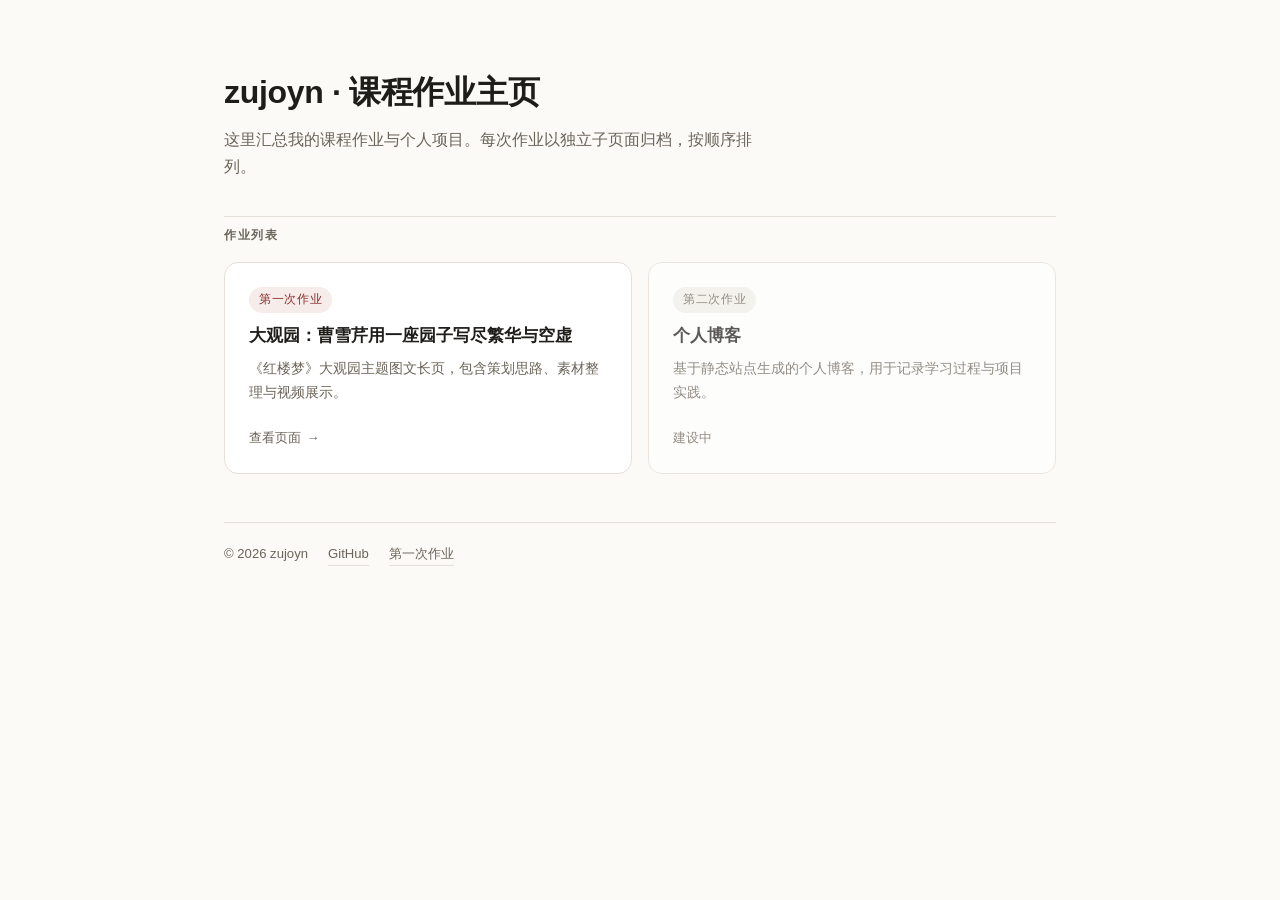
==== commit b5d44310: "feat: 作业按子路径归档，新增 Hugo 博客与自动部署" ====
--- a/index.html
+++ b/index.html
@@ -1,259 +1,93 @@
 <!doctype html>
-<html lang="zh" data-page-node-id="0gMycEPl22uMqRxDw3cLgp">
-<head data-page-node-id="KHSpW5iimHK4dVeKfGJPL6">
-  <meta charset="utf-8" data-page-node-id="VtojGVkjkoxAkwWExsc8HH">
-  <meta name="viewport" content="width=device-width,initial-scale=1" data-page-node-id="hKyPvRAbJWEVieepEIoC1h">
-  <title>大观园：曹雪芹用一座园子写尽繁华与空虚</title>
+<html lang="zh-CN">
+<head>
+  <meta charset="utf-8">
+  <meta name="viewport" content="width=device-width, initial-scale=1">
+  <title>zujoyn · 课程作业主页</title>
+  <meta name="description" content="zujoyn 的课程作业与个人项目汇总。">
   <style>
     :root{
-      --bg:#f6f4ef; --card:#fffdf9; --ink:#23201c; --sub:#6b6358;
-      --line:#e7e1d6; --accent:#9c2b2b; --gold:#b8860b; --chip:#f1ece1;
+      --bg:#fbfaf7; --card:#ffffff; --ink:#1f1d1a; --sub:#6b6459;
+      --line:#e6e1d8; --accent:#8c2f2f; --accent-soft:#f6ece9;
     }
     *{box-sizing:border-box}
-    html{scroll-behavior:smooth}
-    body{margin:0;background:var(--bg);color:var(--ink);
-      font-family:system-ui,-apple-system,"Microsoft YaHei","PingFang SC",sans-serif;
-      line-height:1.75;font-size:15px}
-    a{color:inherit;text-decoration:none}
-
-    /* 顶栏 */
-    .top{background:linear-gradient(135deg,#7a1414,#9c2b2b);color:#fff;
-      padding:34px 0 30px;border-bottom:3px solid var(--gold)}
-    .top .box{max-width:1180px;margin:0 auto;padding:0 40px}
-    .top h1{margin:0;font-size:28px;letter-spacing:1px;line-height:1.35}
-    .top .sub{margin:10px 0 0;color:#f3d9b0;font-size:14px}
-
-    /* 主体 */
-    .layout{max-width:1180px;margin:0 auto;padding:0 40px 80px;
-      display:flex;gap:44px;align-items:flex-start}
-
-    /* 左侧固定导航 */
-    nav{position:sticky;top:24px;flex:0 0 190px;align-self:flex-start;
-      background:var(--card);border:1px solid var(--line);border-radius:12px;
-      padding:16px 14px;margin-top:28px}
-    nav .navtitle{font-size:12px;color:var(--sub);padding:0 8px 10px;
-      border-bottom:1px solid var(--line);margin-bottom:8px;letter-spacing:2px}
-    nav a{display:block;padding:9px 10px;border-radius:8px;color:var(--sub);
-      font-size:14px;transition:.15s}
-    nav a:hover{background:var(--chip);color:var(--ink)}
-    nav a .n{display:inline-block;width:20px;color:var(--accent);font-weight:700}
-
-    /* 右侧内容 */
-    main{flex:1;min-width:0;margin-top:28px}
-    section{background:var(--card);border:1px solid var(--line);border-radius:14px;
-      padding:30px 34px;margin-bottom:26px;scroll-margin-top:20px}
-    section h2{margin:0 0 18px;font-size:22px;padding-left:14px;
-      border-left:5px solid var(--accent);line-height:1.3}
-    section h3{font-size:16px;margin:24px 0 10px;color:var(--accent)}
-    p{margin:0 0 14px;color:#332e28}
-    .muted{color:var(--sub)}
-    .lead{font-size:16px}
-    .hook{background:var(--chip);border-left:4px solid var(--gold);
-      padding:12px 16px;border-radius:0 8px 8px 0;color:#4a4234;font-style:italic}
-
-    /* 信息行 */
-    .meta{display:flex;flex-wrap:wrap;gap:10px;margin:6px 0 18px}
-    .meta .chip{background:var(--chip);border:1px solid var(--line);
-      border-radius:20px;padding:5px 14px;font-size:13px;color:#4a4234}
-
-    /* 表格 */
-    table{width:100%;border-collapse:collapse;margin:8px 0 6px;font-size:14px}
-    th,td{border:1px solid var(--line);padding:10px 12px;text-align:left;vertical-align:top}
-    th{background:#f3ede1;color:#4a4234;font-weight:600}
-    tr:nth-child(even) td{background:#fbf8f2}
-
-    /* 口播稿 */
-    .line{margin:0 0 12px;padding:10px 14px;background:#fbf8f2;
-      border:1px solid var(--line);border-radius:8px}
-    .line .t{display:inline-block;font-size:12px;color:#fff;background:var(--accent);
-      border-radius:5px;padding:2px 8px;margin-right:8px;font-weight:600}
-    .line .sp{font-size:12px;color:var(--gold);margin-left:6px}
-    .em{color:var(--gold);font-weight:700}
-
-    /* 图片网格 */
-    .grid{display:grid;grid-template-columns:repeat(3,1fr);gap:16px;margin-top:10px}
-    .grid figure{margin:0;background:#fff;border:1px solid var(--line);
-      border-radius:10px;overflow:hidden}
-    .grid img{width:100%;height:300px;object-fit:cover;display:block}
-    .grid figcaption{padding:10px 12px;font-size:13px;color:#4a4234}
-    .grid figcaption b{color:var(--accent)}
-
-    /* 视频 */
-    .player{background:#000;border-radius:12px;overflow:hidden;max-width:420px}
-    .player video{width:100%;display:block}
-    .specs{margin-top:14px;color:var(--sub);font-size:13px}
-
-    footer{text-align:center;color:var(--sub);font-size:12px;
-      padding:30px 0 10px;border-top:1px solid var(--line);margin-top:10px}
-
-    @media(max-width:900px){
-      .layout{flex-direction:column;padding:0 18px 60px}
-      nav{position:static;flex:none;width:100%;margin-top:20px}
-      .grid{grid-template-columns:repeat(2,1fr)}
-      .top .box,.layout{padding-left:18px;padding-right:18px}
+    html{-webkit-text-size-adjust:100%}
+    body{
+      margin:0; background:var(--bg); color:var(--ink);
+      font-family:-apple-system,BlinkMacSystemFont,"Segoe UI","PingFang SC","Microsoft YaHei",sans-serif;
+      line-height:1.7;
     }
-    @media(max-width:560px){.grid{grid-template-columns:1fr}}
+    .wrap{max-width:880px; margin:0 auto; padding:72px 24px 56px}
+    header h1{
+      margin:0 0 12px; font-size:2rem; letter-spacing:-.01em; line-height:1.3;
+    }
+    header .lead{margin:0; color:var(--sub); font-size:1rem; max-width:34em}
+    .rule{height:1px; background:var(--line); margin:36px 0 8px; border:0}
+    h2.section{
+      font-size:.78rem; letter-spacing:.14em; text-transform:uppercase;
+      color:var(--sub); font-weight:600; margin:0 0 16px;
+    }
+    .grid{display:grid; gap:16px; grid-template-columns:repeat(2,minmax(0,1fr))}
+    .card{
+      display:flex; flex-direction:column; gap:8px;
+      background:var(--card); border:1px solid var(--line); border-radius:14px;
+      padding:24px; text-decoration:none; color:inherit;
+      transition:border-color .18s ease, transform .18s ease, box-shadow .18s ease;
+    }
+    a.card:hover{border-color:#cfc7ba; transform:translateY(-2px); box-shadow:0 8px 24px rgba(31,29,26,.06)}
+    .card .tag{
+      align-self:flex-start; font-size:.72rem; letter-spacing:.06em;
+      color:var(--accent); background:var(--accent-soft);
+      border-radius:999px; padding:3px 10px;
+    }
+    .card h3{margin:2px 0 0; font-size:1.05rem; line-height:1.5}
+    .card p{margin:0; color:var(--sub); font-size:.9rem}
+    .card .meta{margin-top:auto; padding-top:14px; font-size:.8rem; color:var(--sub); display:flex; align-items:center; gap:6px}
+    .card .meta .arrow{transition:transform .18s ease}
+    a.card:hover .meta .arrow{transform:translateX(3px)}
+    .card--soon{opacity:.72; cursor:default}
+    .card--soon .tag{color:var(--sub); background:#f1efe9}
+    footer{margin-top:48px; padding-top:20px; border-top:1px solid var(--line); font-size:.82rem; color:var(--sub); display:flex; flex-wrap:wrap; gap:8px 20px}
+    footer a{color:var(--sub); text-decoration:none; border-bottom:1px solid var(--line)}
+    footer a:hover{color:var(--accent); border-bottom-color:var(--accent)}
+    @media (max-width:640px){
+      .wrap{padding:44px 20px 40px}
+      header h1{font-size:1.55rem}
+      .grid{grid-template-columns:1fr}
+    }
   </style>
 </head>
-<body data-page-node-id="8COjeQtvG66gVaw2eVfYqE">
-  <div class="top" data-page-node-id="XF53yRahsEXB33FzEyhvrF">
-    <div class="box" data-page-node-id="xOdSWzHcllwZ5HzgGKLzu2">
-      <h1 data-page-node-id="NT1y7Eiyjsw1QbQ4rbyaJR">大观园：曹雪芹用一座园子写尽繁华与空虚</h1>
-      <p class="sub" data-page-node-id="iy7TVjR6O9oml1F3cVBBlE">《红楼梦》90 秒短视频项目整理 ｜ 适配抖音 / 视频号竖屏 9:16 ｜ AI 图文成片 ｜ 视频·选题·策划·文案·素材·方法·工具·总结</p>
+<body>
+  <div class="wrap">
+    <header>
+      <h1>zujoyn · 课程作业主页</h1>
+      <p class="lead">这里汇总我的课程作业与个人项目。每次作业以独立子页面归档，按顺序排列。</p>
+    </header>
+
+    <hr class="rule">
+    <h2 class="section">作业列表</h2>
+
+    <div class="grid">
+      <a class="card" href="/assignment1/">
+        <span class="tag">第一次作业</span>
+        <h3>大观园：曹雪芹用一座园子写尽繁华与空虚</h3>
+        <p>《红楼梦》大观园主题图文长页，包含策划思路、素材整理与视频展示。</p>
+        <span class="meta">查看页面 <span class="arrow">→</span></span>
+      </a>
+
+      <div class="card card--soon">
+        <span class="tag">第二次作业</span>
+        <h3>个人博客</h3>
+        <p>基于静态站点生成的个人博客，用于记录学习过程与项目实践。</p>
+        <span class="meta">建设中</span>
+      </div>
     </div>
-  </div>
 
-  <div class="layout" data-page-node-id="gPXf93bKAvqqPjWk3eeyLg">
-    <!-- 左侧固定导航 -->
-    <nav data-page-node-id="V3b78wulqkdMqVpENM6HiF">
-      <div class="navtitle" data-page-node-id="FvnSgMtX0OZO6jER1087TZ">目录</div>
-      <a href="#shipin" data-page-node-id="ltAyOqfrm46xUleQcEpo7s"><span class="n" data-page-node-id="dN6Z62tShNBCpn2iAayEFn">一</span>视频</a>
-      <a href="#xuan" data-page-node-id="phfPtDCDPdytHqV8TinOEE"><span class="n" data-page-node-id="0ejKa7ALZeRE5JH6X1P2ET">二</span>选题</a>
-      <a href="#cehua" data-page-node-id="VJ9HONyUZN9lV7mMlLnn8G"><span class="n" data-page-node-id="EIXatJtlyZvqp2XVb0zzee">三</span>策划</a>
-      <a href="#wenan" data-page-node-id="FyOfWNjvSicbEFFzKXlw8I"><span class="n" data-page-node-id="PqthArzpEf7wsYhaQKzhKc">四</span>文案</a>
-      <a href="#sucai" data-page-node-id="FWMjet2CXlEhrMFn7Sow54"><span class="n" data-page-node-id="bDjU3tERKSz5AujKv3EVP7">五</span>素材</a>
-      <a href="#fangfa" data-page-node-id="qpt7W8xeMPAlQNR1f7j7bk"><span class="n" data-page-node-id="dmdn1ORu3us67YBo78pxVi">六</span>制作方法</a>
-      <a href="#gongju" data-page-node-id="X284yAcgtYLuSAYBxEBpfW"><span class="n" data-page-node-id="Ynfz9N8BLwrVWhGDBIu39e">七</span>工具</a>
-      <a href="#zongjie" data-page-node-id="IcV61jntYvb0yXe3Fso3yh"><span class="n" data-page-node-id="Vu6027qO9RE6ls2CGi6D9c">八</span>项目总结</a>
-    </nav>
-
-    <!-- 右侧内容 -->
-    <main data-page-node-id="31kUTQD8HLqngM3meLGMq2">
-      <!-- 一、视频（置顶） -->
-      <section id="shipin" data-page-node-id="SwM9RLmPE92fswyJ8L69N8">
-        <h2 data-page-node-id="3EMAhX5XbCLYx8V0zdBefS">一、视频</h2>
-        <div class="player" data-page-node-id="v8NHbLxFrZaAdaMPRSs1Ns">
-          <video src="daguan_web.mp4" controls poster="图一.jpg" data-page-node-id="VKmJksTiFdK2uqWv9sZyEX"></video>
-        </div>
-        <div class="specs" data-page-node-id="0UXPfEOGMLgqiJ2gsMzpBE">
-          母版：<code data-page-node-id="1hdkQNii1lKLGxxf0nv2CX">daguan.mp4</code> 1080×1920 / 83s / 70MB　｜　网页版：<code data-page-node-id="7aBw9IavVwIj3GwXCrcmw0">daguan_web.mp4</code> 720×1280 / 83s / 11MB<br data-page-node-id="C3TGl68ucCnPAaavi0nKAF">
-          竖屏 9:16，H.264 + AAC，同步逐句字幕（白字描边，引文金色强调）。
-        </div>
-      </section>
-
-      <!-- 二、选题 -->
-      <section id="xuan" data-page-node-id="slXj4ROxMMbtpWF8VoifXX">
-        <h2 data-page-node-id="FMbEQtKAwM4C7EVo5E29QH">二、选题</h2>
-        <div class="meta" data-page-node-id="JgqPr78LBcVHIMmXGpvh81">
-          <span class="chip" data-page-node-id="TuOToQHC2WkjErhiyHM78H">标题：大观园——曹雪芹用一座园子写尽繁华与空虚</span>
-          <span class="chip" data-page-node-id="LtJraCF07EUv546FWMmFi8">时长：约 90 秒（实际 83 秒）</span>
-          <span class="chip" data-page-node-id="a4cqXSvBGbSAUSkw3PcfFe">画幅：竖屏 9:16</span>
-          <span class="chip" data-page-node-id="6xS6ZePUPzh2As8d2SLGo2">配音：情感男声（云希）</span>
-        </div>
-        <p class="lead" data-page-node-id="QRxAtCyLAOyUjaC5PWdHIa"><b data-page-node-id="hiGqpd3plu1Qr6dfsgtpJe">核心立意：</b>不从单纯园林景观切入，采用反常识视角。大观园从建成那一刻就暗含虚空，它既是贾府繁华的顶点，也是衰败的开端。借元春省亲、众姐妹居住、园子荒芜，体现红楼繁华背后的悲剧感。</p>
-        <div class="hook" data-page-node-id="b4b3SX2L2lQNMcE4B6tvNM">备选钩子（冲击感更强）：这座园子里住过最热闹的一群人，也埋着最盛大的一场葬礼。</div>
-
-        <h3 data-page-node-id="avP7OUr4mwf6eb58vY96BP">为什么选这个题</h3>
-        <p data-page-node-id="62Fuef0CSQumyGgW9isG6y"><b data-page-node-id="04F0buco6zLqfHhQaVoz07">拿名著练手，先跑通流水线：</b>这一集不求单集多惊艳，而是验证"脚本→成片"能否一个人一天跑通。选题须满足三点：够国民、素材好找、没读过书也能懂——《红楼梦》天然契合。</p>
-        <p data-page-node-id="0I3ARIFIOR7ZjEGwwyhHZJ"><b data-page-node-id="PMtRztn58iUUfQAvxoxqLM">单挑大观园，不碰宝黛爱情：</b>宝黛之情已被讲透且缠绵太长，塞不进 90 秒；大观园是"盛衰的压缩包"——为元春省亲极盛而建，转身便是抄检、泪尽、出家，一个空间一条起落线刚好装下钩子。</p>
-        <p data-page-node-id="S5xX03uNKk0WZ7x1MxPZxt"><b data-page-node-id="JsupPghd1A3dTGGG7xfv3G">只取一个反差：越繁华，越空虚：</b>讲名著最忌复述全书。只要一个反常识切口——"最美的园子，像提前备好的盛大葬礼"，繁华与虚空一对冲，路人不必先读原著也能接住悲凉底色。</p>
-        <p data-page-node-id="uAlCBCZvZdrVBpfK0FpmTM"><b data-page-node-id="fhi6Ry1FIBKAbC6aLw7qLf">为真正的选题铺路：</b>此集是模板验证，跑通后这套流水线可复用到后续数据新闻类作品。</p>
-      </section>
-
-      <!-- 三、策划 -->
-      <section id="cehua" data-page-node-id="kx76ARmm35YtiDLXs0bWfD">
-        <h2 data-page-node-id="MddLmO9jvSMK7F2awTauOr">三、策划</h2>
-        <h3 data-page-node-id="xlU0TAEkuHKelikPsG4rFB">项目定位</h3>
-        <p data-page-node-id="brvaDOHvWG1bQwEwLDdz4P">AI 自动剪辑图文短视频，无需实景拍摄；采用标准化 90 秒内容模板：<b data-page-node-id="A0PLiaNhVxjB9CAO6MkGha">3 秒钩子→抛出核心观点→情节证据→反转深读→金句收尾→互动引导</b>，模板可复用，批量制作《红楼梦》系列短视频。</p>
-        <h3 data-page-node-id="O5MIpDsqPCda9eP0Qie4qr">90 秒节拍结构</h3>
-        <table data-page-node-id="o5FnbPSXbztilCtVbIsN0K">
-          <tr data-page-node-id="b7rKnOl3jl4fAeZjlKH8Zy"><th data-page-node-id="HK5AXEiKiRDIGPhUNjFe0u">时间</th><th data-page-node-id="dbsE4FcQ4OsY4gxNfObDGW">段落</th><th data-page-node-id="EqvhnFuqPPnH55dEx8IYo4">内容作用</th></tr>
-          <tr data-page-node-id="7YGCUpKYmXOxyoqyDbUdbX"><td data-page-node-id="uAgePNKMX6Nd6Av0t8lLRk">0–3s</td><td data-page-node-id="ZeT4AT7ZXBQC8aLWZM3oVT">钩子</td><td data-page-node-id="15duONNRLqGMYlcrl6D3Vm">反常识开场，抓住注意力</td></tr>
-          <tr data-page-node-id="5C67G0of5mluSgp4300LPE"><td data-page-node-id="hQB0R0raObEEVtePyF02GR">3–15s</td><td data-page-node-id="qe56j3UBPHmtaeHaSpIe0R">观点</td><td data-page-node-id="SynemeOAGITqT68zwtaVvy">抛出核心判断：大观园是贾府繁华顶点，也是走向空虚的起点</td></tr>
-          <tr data-page-node-id="5sGlooyI2vk4Z2mBQmG7HN"><td data-page-node-id="1YSAZI4OnRduwTDCeLgRdC">15–45s</td><td data-page-node-id="Fh0oIID5N3rkZvszLzNgVi">故事/证据</td><td data-page-node-id="Ta0vscGHontX0is1JOlq6U">元春省亲事件，用原著台词体现富贵之下骨肉分离的悲哀</td></tr>
-          <tr data-page-node-id="xJcd7a3HGEmMalEjwnzL40"><td data-page-node-id="GgVgqgmCnYISCCkywzBuq9">45–75s</td><td data-page-node-id="HFLLqvBC2vWHbj15ByA6kw">反转/深读</td><td data-page-node-id="mqFsHPHF98kiTmU3gFsWQg">园内青春热闹是借来的繁华，抄检之后万物荒芜</td></tr>
-          <tr data-page-node-id="4Rt3oZdBvdLfInd2prWRW3"><td data-page-node-id="wmcftYCESDcrSnm4olUkai">75–85s</td><td data-page-node-id="yMWAMDPf8zIFjVg6iMYnoy">金句</td><td data-page-node-id="HDHhGWibbZz7u8uvTB4qBG">输出可截图传播的记忆点金句</td></tr>
-          <tr data-page-node-id="oOBzzkL6qNVQiXPniainON"><td data-page-node-id="TWZWnMREwdokmA2YcPWICC">85–90s</td><td data-page-node-id="F9p0Pa8efZALd4pvnDlZXE">互动 CTA</td><td data-page-node-id="4oYUErfJUT2aJVB7qafNSC">引导关注，预告下一期内容</td></tr>
-        </table>
-        <p class="muted" data-page-node-id="WeqEnnAMT6OpJEbYrQjLp3">系列储备选题共 20 个，分为人物反差、误读澄清、草蛇灰线伏笔、考据美学、现代视角、作者版本六大类，可沿用本套模板持续产出。</p>
-      </section>
-
-      <!-- 四、文案 -->
-      <section id="wenan" data-page-node-id="vrXTx2IGKG20FZnxFw7rFu">
-        <h2 data-page-node-id="qhj67FCiWbLsFikWiUmwSf">四、文案（完整口播稿）</h2>
-        <p class="muted" data-page-node-id="t74wkYSYXWrZJAN8PT7AeD">标注说明：<span class="sp" data-page-node-id="IvE7j0HzixbogHgvnZtbUG">[时间｜语速]</span>；<span class="sp" data-page-node-id="0TezPVXcKxCQPT7Ya9DMen">(停 x.x)</span> 停顿 x.x 秒；<span class="em" data-page-node-id="J8tFm3MSwYPAh5q2NVALJc">【重】</span> 重音、略微拖音。全文约 380 字，实际成片 83 秒。</p>
-
-        <div class="line" data-page-node-id="Gb305lR1mSj4gx2CEODxAC"><span class="t" data-page-node-id="RvUt1RwPeH2ZxluRtSVKDk">0–3s</span> 0.85x 好奇轻起<br data-page-node-id="xWPwQWf6xMQEw7u7ici9Hb">曹雪芹写《红楼梦》，(停 0.3) 大半篇幅，(停 0.2) 都在写一座园子。(停 0.5) <span class="em" data-page-node-id="ecHAhoqaASv06V9ioPF29y">【重】</span>可你细看——(停 0.6) 这座园子，从建好的那一刻起，(停 0.3) 就是<span class="em" data-page-node-id="lR2Bifx3h5B3FNimdMHd6X">【重】</span>空的。</div>
-        <div class="line" data-page-node-id="Bbyte1poAXkfQkafP6nL9G"><span class="t" data-page-node-id="ZlJeMmrkyXeIRrG0x8SW5T">3–15s</span> 1.0x 平稳笃定<br data-page-node-id="Cp3nG9ViyLcWVSifdeJTAr">大观园，(停 0.3) 是贾府<span class="em" data-page-node-id="ftvzqZsgQDOjfTgo5r7cBc">【重】</span>繁华的顶点，(停 0.4) 也是它走向<span class="em" data-page-node-id="gKdVlbC1rgDItOstKxffMQ">【重】</span>空虚的起点。</div>
-        <div class="line" data-page-node-id="WUz17zwGOJ4auIe92hQ0VF"><span class="t" data-page-node-id="IHjojox1KZkNPjLboqMnHa">15–45s</span> 1.0x 叙事 / 引文 0.8x 沉痛<br data-page-node-id="hUqZXB6PmXKDBYqtBzDRIr">它本来，(停 0.2) 是为<span class="em" data-page-node-id="38dO2hBHxi7m3wFgZ33JQc">【重】</span>元春省亲而建。(停 0.4) 为了这位贵妃回娘家走一趟，贾府<span class="em" data-page-node-id="kEcgwdE4SmfB213HysaoMH">【重】</span>砸下巨资——(停 0.5) 亭台楼阁，奇花异石，灯火<span class="em" data-page-node-id="RqkLD0GbYmBur5ECIlcHBy">【重】</span>彻夜不熄。(停 0.5) 可元春见到亲人，(停 0.3) 从<span class="em" data-page-node-id="shc7fGcnHrjGHspM86ZiHy">【重】</span>头哭到尾。(停 0.6｜转 0.8x) 她说：(停 0.4) <span class="em" data-page-node-id="l6ez7j0N2KX5yeHpqp5YDE">"田舍之家，虽齑盐布帛，终能聚天伦之乐；今虽富贵已极，骨肉各方，终无意趣。"</span>(停 0.6) <span class="em" data-page-node-id="1ijvlj9YVmkIPhoDBIlZvL">【重】</span>最盛的园子，(停 0.3) 藏着最深的<span class="em" data-page-node-id="D2uezmg9f3leV1ijWgKwLn">【重】</span>孤独。</div>
-        <div class="line" data-page-node-id="egFsQjFX15C6EgT5FVYMO3"><span class="t" data-page-node-id="u4fu9ldTFb6WG4kEHS8b2U">45–75s</span> 1.0x / 引文 0.8x 唏嘘<br data-page-node-id="bSBPLGB6TBxwfQRXgEbxWg">后来，(停 0.2) 宝玉和姐妹们<span class="em" data-page-node-id="UNO1wD1T8dQSdTYpI6TN4p">【重】</span>住了进去，(停 0.3) 吟诗作画，像人间<span class="em" data-page-node-id="Ea7ndPlFttAXYyVggv8TKd">【重】</span>仙境。(停 0.5) 可这繁华，(停 0.3) 是<span class="em" data-page-node-id="Rzb5CTI1mX0JoDToi7B5h5">【重】</span>借来的——(停 0.5) 借元春的恩宠，借贾府的钱。(停 0.5) 等到抄检大观园、黛玉泪尽、宝玉<span class="em" data-page-node-id="BZ5qlcvjIxLxBfXShnHbJL">【重】</span>出家，(停 0.4) 这座园子，(停 0.3) 就<span class="em" data-page-node-id="xcdKrWoU26lz1lLRhUDJmQ">【重】</span>荒了。(停 0.6｜转 0.8x) 曹雪芹早用一句写透：(停 0.4) <span class="em" data-page-node-id="aU7Br2ofpXJKGEUkaVBUtA">"陋室空堂，当年笏满床；衰草枯杨，曾为歌舞场。"</span></div>
-        <div class="line" data-page-node-id="nxQJMJY5oS357uXPyccIq4"><span class="t" data-page-node-id="EhmNdFgHcPj8kC3PfQUfo0">75–85s</span> 0.75x 极慢字字沉<br data-page-node-id="B3SnDBhaIPmclrj9YBCNfv">大观园<span class="em" data-page-node-id="WB2lj8aRVzq7P8i8pRtVKJ">【重】</span>越美，(停 0.5) 越像一个——(停 0.7) 提前<span class="em" data-page-node-id="VjOoSrrkCJaiFR6SdM3n28">【重】</span>布置好的、盛大的<span class="em" data-page-node-id="W7npVLclLD6WV7iBg85ALa">【重】</span>葬礼。</div>
-        <div class="line" data-page-node-id="8iaGU6tiqk8S01X9DNX1H4"><span class="t" data-page-node-id="oKTXQdVPCgDFvPlclpo9eC">85–90s</span> 0.95x 温和收束<br data-page-node-id="ffnTgHGwxqgiV6VSA5yHQH">关注我。(停 0.4) 下集带你进黛玉的<span class="em" data-page-node-id="O7lAgHVEOtEgBzxvSNLAkU">【重】</span>潇湘馆，(停 0.4) 看她怎么把一座院子，(停 0.3) 住成了<span class="em" data-page-node-id="iVAX1HTTJoaLnWIerYHzKK">【重】</span>一首诗。</div>
-
-        <h3 data-page-node-id="D63DiZrkP7kl3yMKp3YASx">配音实现说明（实际做法）</h3>
-        <p data-page-node-id="Itm9JGu7S7dBgilC3LwcRG"><b data-page-node-id="J1YRwwIinTEDDtnUUtna9u">工具：</b>edge-tts，音色 <code data-page-node-id="VomAMwABOzZUcCr5zOp5Hk">zh-CN-YunxiNeural</code>（云希，情感男声）。<br data-page-node-id="WaCDMtiecxU7x2qSIrWsRo">
-        <b data-page-node-id="zMme3Z76HzRs5elUcabxEw">参数：</b><code data-page-node-id="v6j0THfcFV7XhKR95FRo8u">--rate=-6% --pitch=-2Hz</code>（整体比原文略慢、略低沉）。<br data-page-node-id="hexXQtexwEqGCpM5w4C4Bp">
-        <b data-page-node-id="aQWdloJWaIapjNa6dBZYHl">字幕轴：</b>edge-tts 自动生成 <code data-page-node-id="JRFtm2xX0C7BIGYxwFNkgY">voice.vtt</code>，按真实音轨切分 15 句，与画面逐句字幕对齐。<br data-page-node-id="0kcn3P8RzgOLwMNncmRBBA">
-        <b data-page-node-id="jvk2nFPStRalnyrvL5QeJx">说明：</b>口播稿中的逐句语速 / 重音标记为朗读意图与剪辑参考；本次 TTS 为整体统一降速，未逐句单独编码 SSML，金句处的情绪主要靠停顿与自然语调体现。</p>
-      </section>
-
-      <!-- 五、素材 -->
-      <section id="sucai" data-page-node-id="0dFFFYSAFc6wgnkMY34PCD">
-        <h2 data-page-node-id="dLqfyRwd197VD8JktvlAHE">五、素材</h2>
-        <h3 data-page-node-id="RjoREKeU3pHUhviIEZAshr">AI 图片素材（共 7 张 9:16，用户自生成）</h3>
-        <div class="grid" data-page-node-id="ITAEALQBHrisPH4MBEIsUe">
-          <figure data-page-node-id="pVlz5TDBT9cE2dXkgXZZFA"><img src="图一.jpg" alt="大观园全景暖金" data-page-node-id="vd311Tu2LAjfgJrCpRO70z"><figcaption data-page-node-id="FjfojLiqAW8eDWAC8dzcI5"><b data-page-node-id="ZCTQpFhyHki9g3UfDPoiIl">图一 · 全景（暖金）</b><br data-page-node-id="OygUQGAsEogkToy6DLZnkr">亭台楼阁依水而建，繁华唯美，电影感构图</figcaption></figure>
-          <figure data-page-node-id="A7yVpK3cFu9HgaSWoQnTWE"><img src="图二.jpg" alt="大观园俯视" data-page-node-id="Ami98ElteJ3cGaO5yGYETC"><figcaption data-page-node-id="3spT7FlC4Ciw38KDas8DEt"><b data-page-node-id="ZBTsb1N2ZBQC7XA3bjdfNu">图二 · 俯视</b><br data-page-node-id="yAR7VZtShkJ5qwa2NVyKFB">大观园俯瞰视角，水系亭台错落，格局宏大</figcaption></figure>
-          <figure data-page-node-id="9y4OOdc1YtqAzjvljA7Z4S"><img src="图三.jpg" alt="元春省亲夜景" data-page-node-id="zIbGPsxFQkC1qZe42gtsEf"><figcaption data-page-node-id="GseDF4CH8zgyZtZg5ps28c"><b data-page-node-id="Uu58hS0HgfYnAhBRNXTbRQ">图三 · 省亲夜景</b><br data-page-node-id="i82xDWcC646Mb2tG93j4qr">宫灯万盏灯火通明，富丽却透疏离冷意</figcaption></figure>
-          <figure data-page-node-id="bVJTGQlnhRFFtfco8eaaOr"><img src="图四.jpg" alt="姐妹欢聚" data-page-node-id="2oSGpyzVPdroYk9dZode0Y"><figcaption data-page-node-id="cHNcopbthrWi3G2hsOqnsE"><b data-page-node-id="FDN4F4PU2PpX4zgMJ3nupW">图四 · 姐妹欢聚</b><br data-page-node-id="AjfznoTkGw0DffSmsyHcGA">宝玉与姐妹吟诗作画，青春欢愉，暖色调</figcaption></figure>
-          <figure data-page-node-id="xiKMqP2Od4ItZrNg4ion05"><img src="图五.jpg" alt="抄检荒芜" data-page-node-id="SI2UG1nKPqFHwe1rt5wco6"><figcaption data-page-node-id="QoBsFKz5yQxfTl51rNMofH"><b data-page-node-id="9LfUcqNurm2Ct1jTA0YxWU">图五 · 抄检荒芜（冷调）</b><br data-page-node-id="5UlnqCcu4cMYH4G9T9ZVlP">抄检之后院落凌乱荒芜，寂寥冷灰蓝</figcaption></figure>
-          <figure data-page-node-id="9JtmvHzIuH2wQrKP9h3lnO"><img src="图六.jpg" alt="雪后空园" data-page-node-id="kdyHGF1Tph5wvPnjPlvy0q"><figcaption data-page-node-id="PY1vfOY0B8bMwKD2rzebpj"><b data-page-node-id="aimLVxyGKYAiJbfWiSI6I9">图六 · 雪后空园（冷白）</b><br data-page-node-id="PV65ppCCwAynjVMqiOFCrJ">白茫茫一片真干净，落叶满阶，孤寂留白</figcaption></figure>
-          <figure data-page-node-id="ZGM5pouKHhAzGxhnAMziy5"><img src="图七.jpg" alt="潇湘馆" data-page-node-id="qV7NwEmE0IbhQGkopdqSIR"><figcaption data-page-node-id="GRLc6SUcPVbDiEo16LQzeJ"><b data-page-node-id="mDNmCc3eunDEGdQFBEYVtR">图七 · 潇湘馆（冷绿蓝）</b><br data-page-node-id="nhmHmlxhj3ImmmQ1FKptUB">翠竹掩映，清冷幽静，诗意孤洁</figcaption></figure>
-        </div>
-        <p class="muted" data-page-node-id="p5ZSSLgpN0ojIGgHJyDpg7">风格锚定：中国古典园林 + 87 版红楼梦剧集质感 + 电影感写实；热闹片段暖调、荒芜片段冷调，形成色彩反差。</p>
-
-        <h3 data-page-node-id="8juVz1qrNjEc9U2eTpeyD2">音频素材</h3>
-        <p data-page-node-id="EkmxxXfvpWG7kkeDmD1DrF"><b data-page-node-id="JTuR9wIyLU0vv6ZNkoO0gK">TTS 配音：</b><code data-page-node-id="d1JQK4WgTAMOwyGFUqcItw">voice.mp3</code>（约 83 秒，云希情感男声），唯一音轨。<br data-page-node-id="BojTLdGQKcwMn30u0ogyXK">
-        <b data-page-node-id="F41BMRPlL06kRznbpCkYpW">BGM：</b>原计划叠加古筝 / 琵琶古风循环纯音乐（系列可复用），<b data-page-node-id="4dAVdbH4r9dVll9Hy3hBwv">本次成片未实际加入</b>，如需可后续混音补入。</p>
-
-        <h3 data-page-node-id="hmt65n0YBE50xrBLfhWqn3">文本素材</h3>
-        <p data-page-node-id="HMqHu3eITTIOQ6MtYdcD27">口播脚本：<code data-page-node-id="DWE1aAqCWK0Hju3jUHFna7">大观园脚本_口播稿.md</code>（含语速 / 停顿 / 重音标注）；字幕轴：<code data-page-node-id="xtSjuGje9HOp5QC0foViBp">voice.vtt</code>（edge-tts 自动生成，15 句，与音轨对齐）。字幕呈现：逐句显示、白字描边，引文用金色强调，字体为黑体（simhei.ttf）。</p>
-      </section>
-
-      <!-- 六、制作方法 -->
-      <section id="fangfa" data-page-node-id="ZpGBGMbxhAxSTPj6xGVoE1">
-        <h2 data-page-node-id="mENpEMDMVvHDhuXROJ0RJQ">六、制作方法（实际流水线）</h2>
-        <p data-page-node-id="MtSxi2W6TaUFnAgQcwvzsw">整套链路：<b data-page-node-id="MENI9YFeFVsLfMQnPw6I44">脚本卡 → AI 生图 → TTS 配音 → HyperFrames 合成 HTML 视频源 → 无头浏览器逐帧渲染 + ffmpeg 编码 → 压缩优化 → 本地预览 → 发布</b>。</p>
-        <table data-page-node-id="z0emUN4kGtAS2F5Ng6NPod">
-          <tr data-page-node-id="QrdQaDULGm3RxQV3b7RAoW"><th data-page-node-id="KixDeZdiwNsxHZcBWanr2Y">步骤</th><th data-page-node-id="NwAJWSAnRGlwcvWAdP862x">内容</th></tr>
-          <tr data-page-node-id="X7Pj2HhMPLWpBEd09sApRd"><td data-page-node-id="ZCNHaMsqj2XjbOApB3tNSG">1 脚本结构化</td><td data-page-node-id="DTpQjGBW3ifRchy5WgDDj7">确定钩子、观点、案例、反转、金句、引导语；写口播稿并标注语速/停顿/重音，输出 md</td></tr>
-          <tr data-page-node-id="JtpC5Z8b6p78c6nztQPbQz"><td data-page-node-id="jF83JpRvTErBuACRJpEe6i">2 视觉素材生成</td><td data-page-node-id="l5gNvXmYoUHZ7n55mto0Hb">用户按提示词用 AI 绘图工具生成 7 张 9:16 配图，按顺序命名放入 <code data-page-node-id="N5DCCA5tKkvQmrlXdFXiO5">图片/</code></td></tr>
-          <tr data-page-node-id="HkgA8eEhhI4SesGkQaBXvm"><td data-page-node-id="3zBRHHNDJInZxPqh5gZz54">3 AI 语音合成</td><td data-page-node-id="TiDTZ5xqdwisrDMHsZ1g40">edge-tts（云希）<code data-page-node-id="Yb2isVPda6xPILD1URicHM">--rate=-6% --pitch=-2Hz</code> 生成 <code data-page-node-id="FllxP3svMOvzom7gxxt0QJ">voice.mp3</code>，自动产出 <code data-page-node-id="ygSDnB4K1DBlyLtKbKcGo0">voice.vtt</code> 逐句字幕轴</td></tr>
-          <tr data-page-node-id="MbPhsfj5BZ7PLBllkhgDiG"><td data-page-node-id="Wed0e8sBtbr5NtIvW5TSbb">4 HTML 视频源</td><td data-page-node-id="JSoX1REQUlhPgyN1W1ed1t">HyperFrames 把"图+配音+逐句字幕+转场（Ken Burns 缓推 / 省亲→抄检叠化）"合成 <code data-page-node-id="2JKHf74e3gBvPc55qRbqFL">preview.html</code></td></tr>
-          <tr data-page-node-id="QZYnOObIdsxm7qQNMNK2px"><td data-page-node-id="qK8bEAW9po1JM03WrLxceR">5 逐帧渲染</td><td data-page-node-id="RdEPBbqLcUTDKmmNFU3kHh">系统 Chrome 无头打开 preview.html 逐帧截图（2494 帧@30fps），ffmpeg 编码为 <code data-page-node-id="9RFDxQ5fyaqR3CCILDHXob">daguan.mp4</code>（1080×1920，83s）</td></tr>
-          <tr data-page-node-id="A4EyADcwXhJ0nb8J6dP67G"><td data-page-node-id="42gDe2QeoWLMzzoOlWkfti">6 压缩优化</td><td data-page-node-id="2F0r0q7etTRjE3L6BeZFO6">ffmpeg 压出 <code data-page-node-id="RlNRIeebtn5xWUhiG3Z8Sx">daguan_web.mp4</code>（720×1280，11MB），用于网页与上传</td></tr>
-          <tr data-page-node-id="ad3zGqUVVWOtH1xvGGxN6i"><td data-page-node-id="cKHY7nvuUdKPdQOMuxf4eY">7 本地预览</td><td data-page-node-id="GYL1kvMSpeqkxYj9JNTPp3">nginx 起服务，访问 <code data-page-node-id="9vQAddCvA7ItJPiSneGXQl">http://localhost:8080</code> 校对画面与字幕</td></tr>
-          <tr data-page-node-id="3N1RChUgsMefWnMCZ4lR5P"><td data-page-node-id="DxIxxEJbtv1urlDcS1L5Me">8 发布</td><td data-page-node-id="du6aKnZJbWBZojOJJb1pkn">推送 GitHub Pages（your-username.github.io）+ Cloudflare 加速；短视频平台另发</td></tr>
-        </table>
-        <p class="muted" data-page-node-id="GPCnTnlcRXTUx0KWGNOEpR">本流程为模板化流水线，更换选题文案与生图提示词，即可批量产出同系列视频。</p>
-      </section>
-
-      <!-- 七、工具 -->
-      <section id="gongju" data-page-node-id="ZA0nacn3wTqpadyxaEV5Fm">
-        <h2 data-page-node-id="T0BMssk22ajHwBl1Oh4am4">七、工具</h2>
-        <table data-page-node-id="iEfJ00rSbxsf05r9GWvOrX">
-          <tr data-page-node-id="Q9wSq4nSFLaFkDGVmSRb8Q"><th data-page-node-id="H6Zy1nnQkKdnsGxBSMt6tC">环节</th><th data-page-node-id="VNLlxpOSaxR1uC5NoEyFhq">实际使用的工具</th></tr>
-          <tr data-page-node-id="9y9MIDVji28ue2RYjQr0fM"><td data-page-node-id="6fwADHGEz3ighrQ9yOJ2DH">AI 生图</td><td data-page-node-id="HDXGszdN83WNJLFHyM3rtg">即梦 / 通义万相 / 豆包（用户自选，免费额度优先）</td></tr>
-          <tr data-page-node-id="Zvjsbtw51ERJ0wpeHr1RMV"><td data-page-node-id="DLhgv2vcbNVj84msXsAGNf">TTS 配音</td><td data-page-node-id="pnE5TFlTN199NZ5OEVqLra">edge-tts（zh-CN-YunxiNeural 云希），支持语速/音高参数</td></tr>
-          <tr data-page-node-id="QCUmW93LVyt2NyhV9MoSSt"><td data-page-node-id="rTg2xGWFz7UidQyrtCCCfu">视频合成</td><td data-page-node-id="23uvGVpo0ebG9HnHEUMbHF">HyperFrames（HTML 视频源）+ 无头 Chrome（逐帧渲染）+ ffmpeg（编码/压缩）</td></tr>
-          <tr data-page-node-id="enc401lceOaXrleefJLXB5"><td data-page-node-id="UBx6CUgVMEHN4oVRFJla83">本地预览</td><td data-page-node-id="XPib7LOkR2bmCEK1UiEy5B">nginx</td></tr>
-          <tr data-page-node-id="WHMNvtPz2KJT1dY7EFgDDv"><td data-page-node-id="0P6HRqlnWagRwLt73qKEwo">部署发布</td><td data-page-node-id="mGJPfoNszUbtGihJD5sCi3">GitHub Pages + Cloudflare（加速国内访问）；短视频平台另发</td></tr>
-          <tr data-page-node-id="Cswog0D3Y9nsRVke5eb7q7"><td data-page-node-id="qO7lmLzYmCf7BbfhVQTKls">文档记录</td><td data-page-node-id="4vnEUg5KZqkfe5GIzipHcf">Markdown，编写脚本、整理分镜策划</td></tr>
-        </table>
-        <p class="muted" data-page-node-id="62zqHLrfr9KBAOMdAZUccx">注：剪映图文成片为备选快速方案，本次实际未采用；HyperFrames + ffmpeg 为主链路。</p>
-      </section>
-
-      <!-- 八、项目总结 -->
-      <section id="zongjie" data-page-node-id="NEDTLKDo66LcSmRfaTQjXz">
-        <h2 data-page-node-id="nvq5F7sAOfR4PjNEQg8my2">八、项目总结</h2>
-        <p data-page-node-id="6kCvFxYACcqPFDPigGpgZq">本项目是 90 秒人文向《红楼梦》短视频，主题为大观园解读。没有做平铺直叙的园林科普，使用「反常识钩子 + 情节证据 + 反转解读 + 金句」的短视频叙事模型。</p>
-        <p data-page-node-id="hucDJNfxp0mCttrf435PL8">采用 AI 图文成片的制作模式，不用实景拍摄，制作成本低，适配短视频平台完播逻辑。大观园不仅是书中的物理园林，更是一个文学符号，象征贾府虚幻的繁华，诠释《红楼梦》盛极而衰、万艳同悲的悲剧内核。</p>
-        <p data-page-node-id="eHYFON26Q5O2YSIcgrUFna">项目沉淀了一套完整可复用的生产模板：脚本结构化 → AI 生图 → edge-tts 配音 → HyperFrames 合成 → 无头渲染 + ffmpeg 编码 → 压缩发布。后续可快速切换人物、典故、伏笔类选题，批量产出整套红楼解读短视频；该流水线亦可搬用于数据新闻类作品。</p>
-        <p class="muted" data-page-node-id="x1sB9ZeWEKDAxaxdXn1yWz">归档材料：策划文档、口播脚本、AI 绘图提示词、字幕轴（voice.vtt）、成片（daguan.mp4 / daguan_web.mp4）、个人网站（index.html + nginx 配置）。</p>
-      </section>
-
-      <footer data-page-node-id="DEU7J9prG14xjGEnhVYEgK">© 名著讲解作品集 · 大观园项目整理</footer>
-    </main>
+    <footer>
+      <span>© 2026 zujoyn</span>
+      <a href="https://github.com/zujoyn" target="_blank" rel="noopener">GitHub</a>
+      <a href="/assignment1/">第一次作业</a>
+    </footer>
   </div>
 </body>
 </html>
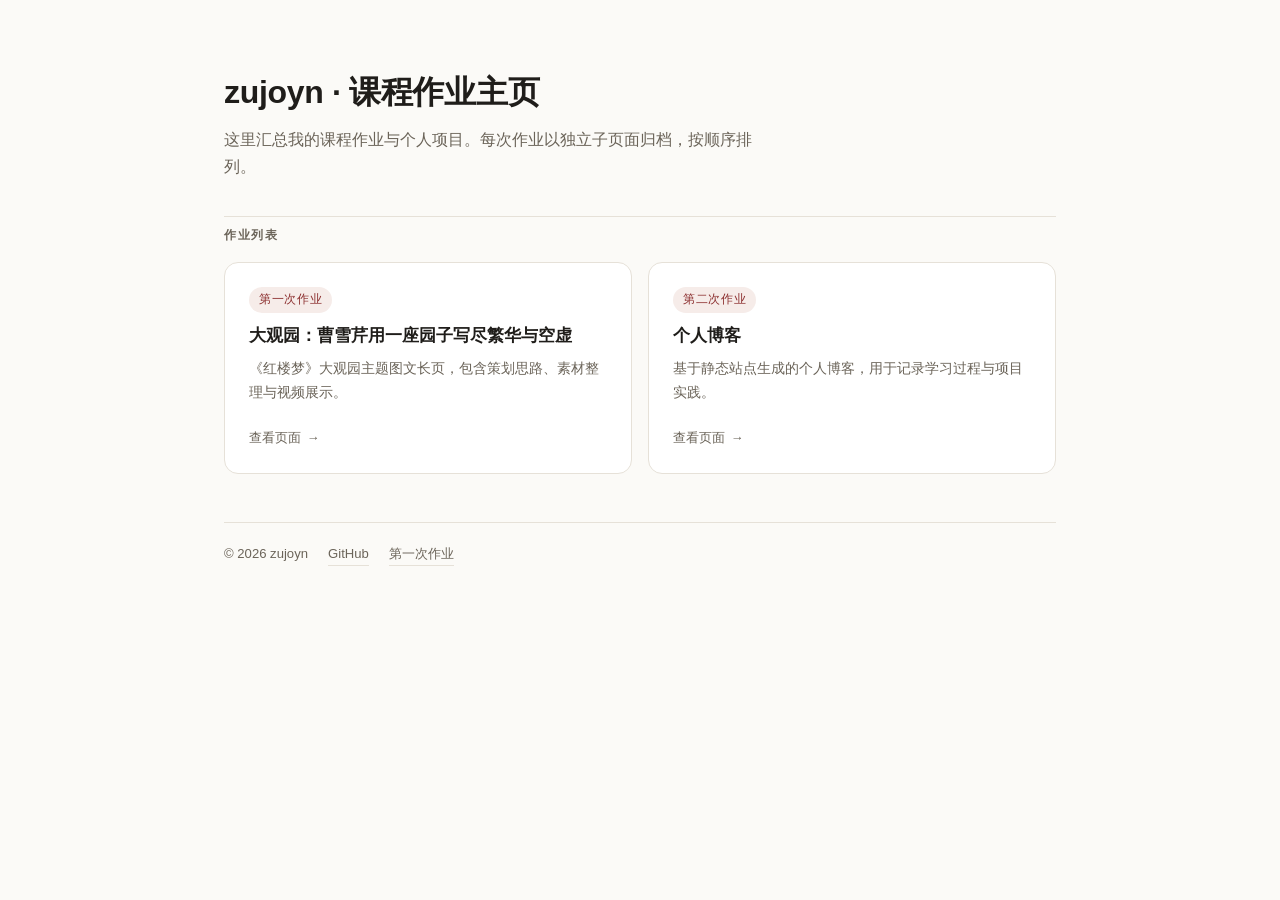
==== commit b5c50068: "feat: 首页第二次作业改为可点击入口" ====
--- a/index.html
+++ b/index.html
@@ -45,8 +45,6 @@
     .card .meta{margin-top:auto; padding-top:14px; font-size:.8rem; color:var(--sub); display:flex; align-items:center; gap:6px}
     .card .meta .arrow{transition:transform .18s ease}
     a.card:hover .meta .arrow{transform:translateX(3px)}
-    .card--soon{opacity:.72; cursor:default}
-    .card--soon .tag{color:var(--sub); background:#f1efe9}
     footer{margin-top:48px; padding-top:20px; border-top:1px solid var(--line); font-size:.82rem; color:var(--sub); display:flex; flex-wrap:wrap; gap:8px 20px}
     footer a{color:var(--sub); text-decoration:none; border-bottom:1px solid var(--line)}
     footer a:hover{color:var(--accent); border-bottom-color:var(--accent)}
@@ -75,12 +73,12 @@
         <span class="meta">查看页面 <span class="arrow">→</span></span>
       </a>
 
-      <div class="card card--soon">
+      <a class="card" href="/assignment2/">
         <span class="tag">第二次作业</span>
         <h3>个人博客</h3>
         <p>基于静态站点生成的个人博客，用于记录学习过程与项目实践。</p>
-        <span class="meta">建设中</span>
-      </div>
+        <span class="meta">查看页面 <span class="arrow">→</span></span>
+      </a>
     </div>
 
     <footer>
